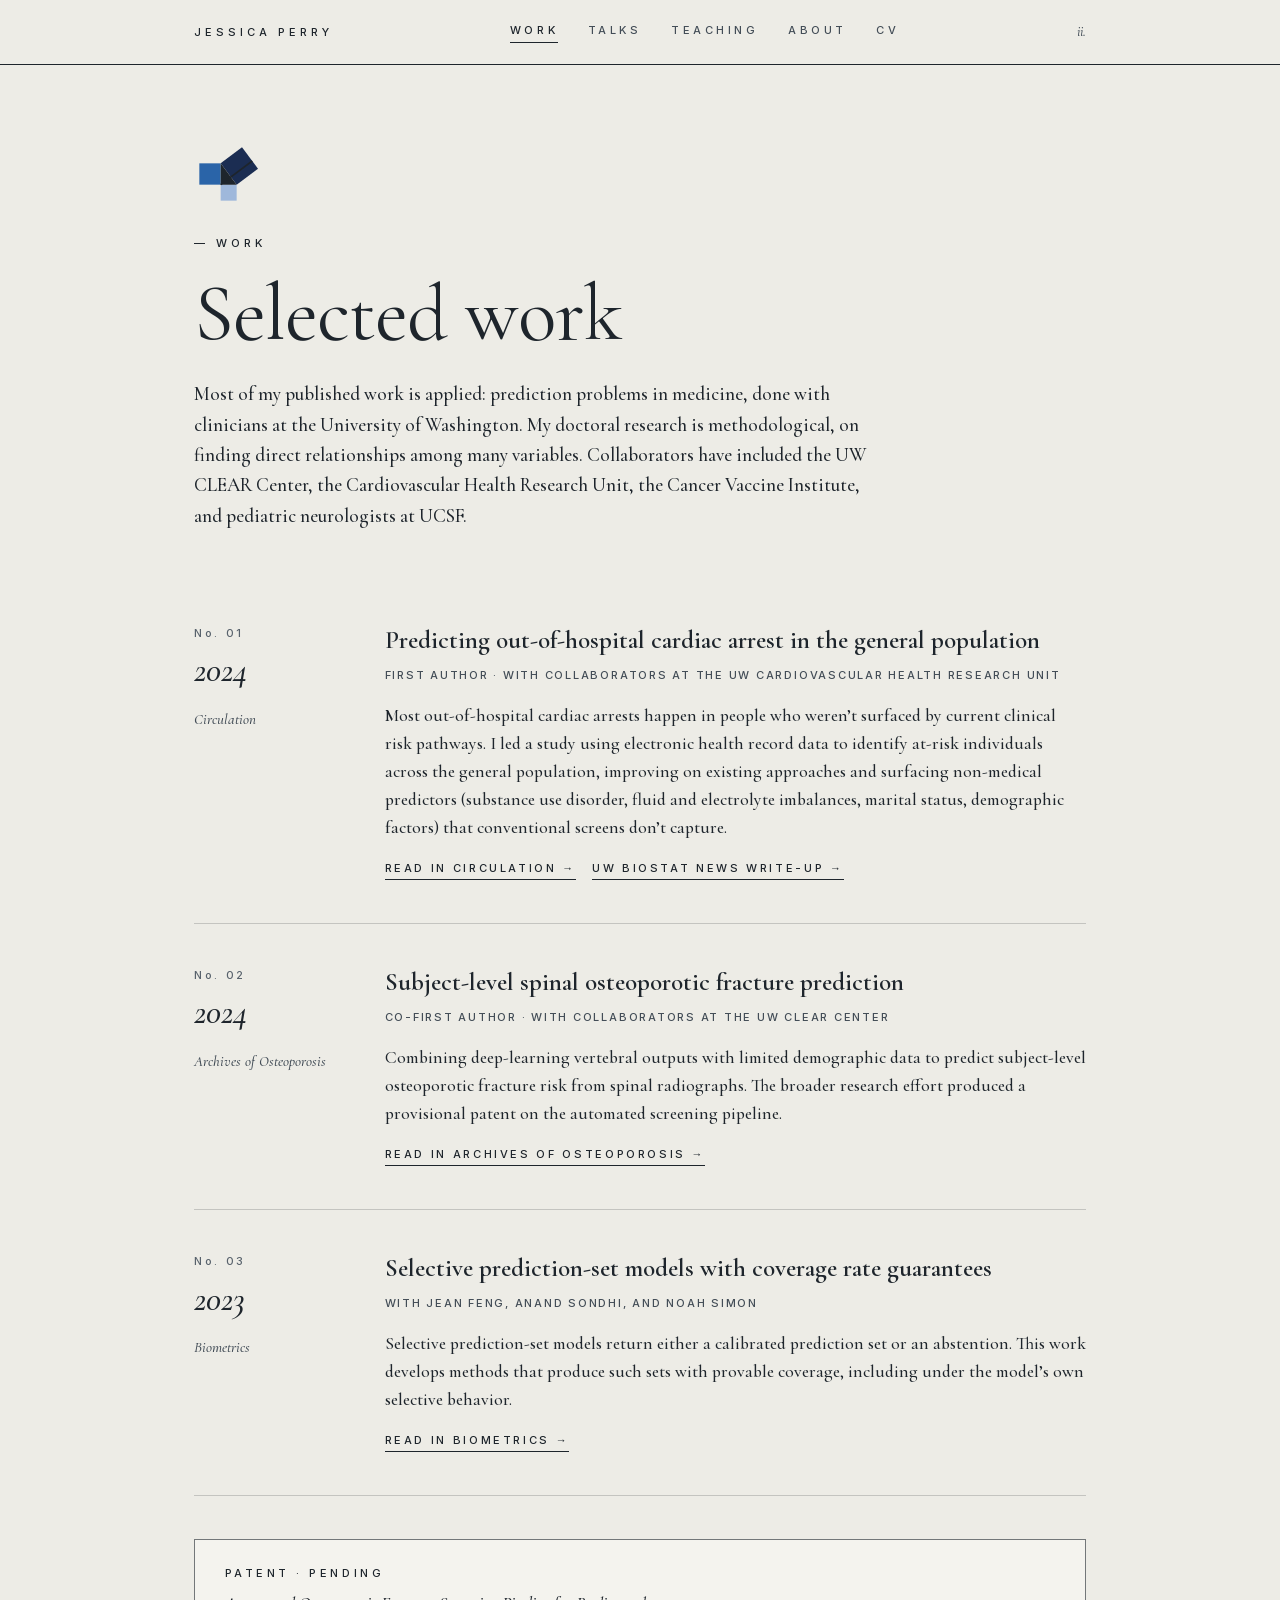
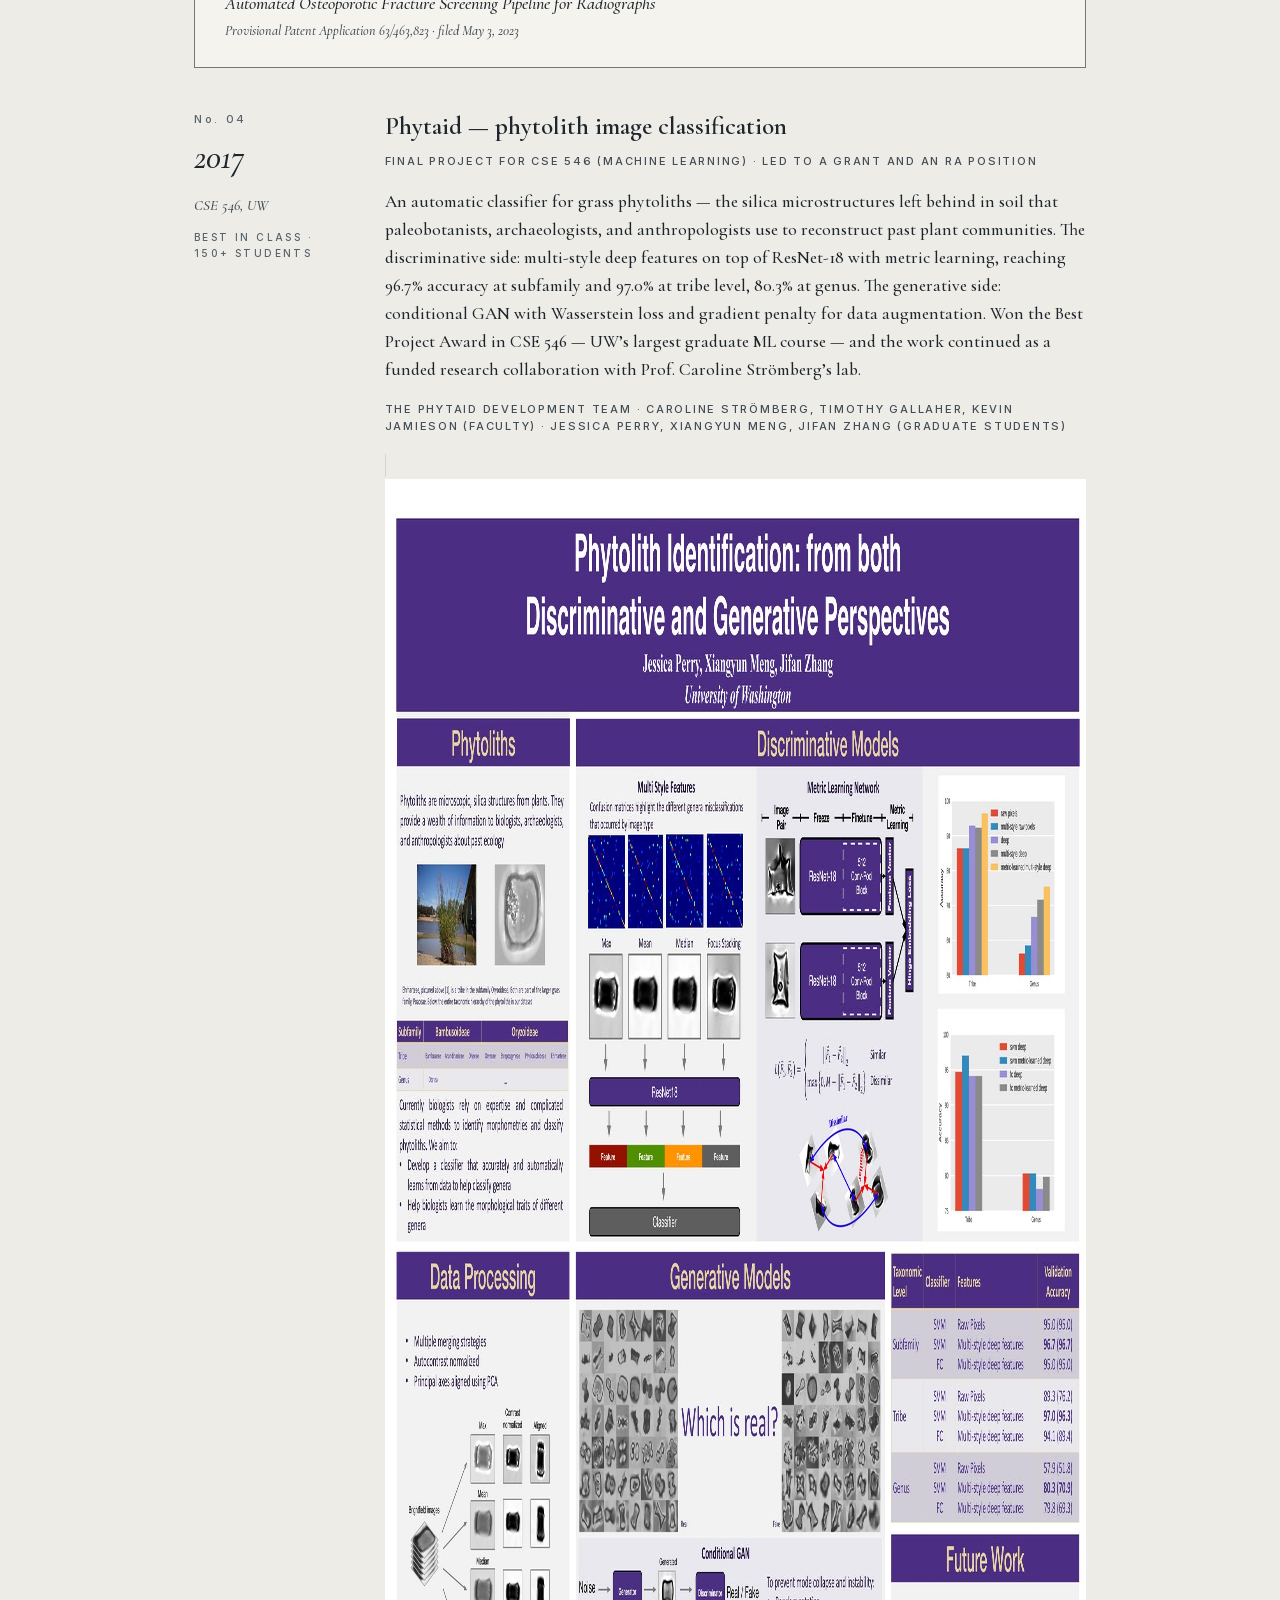
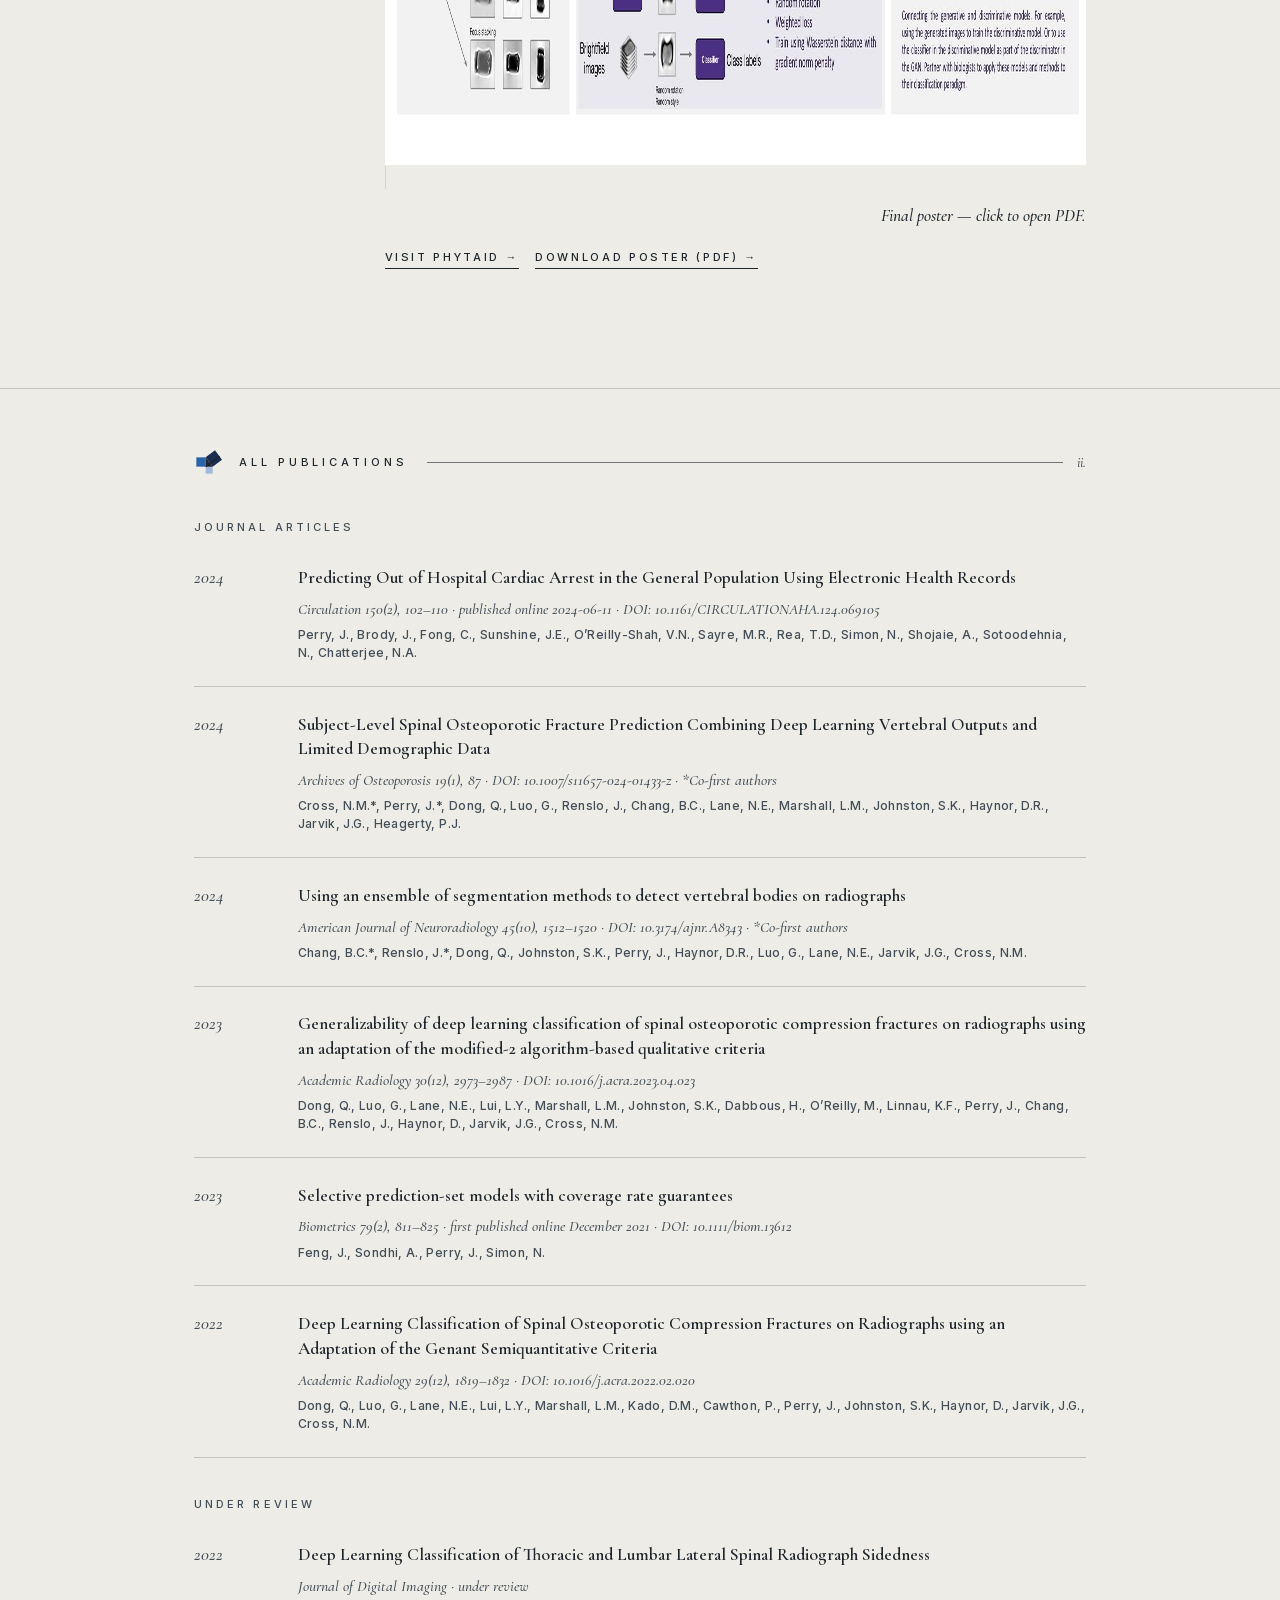
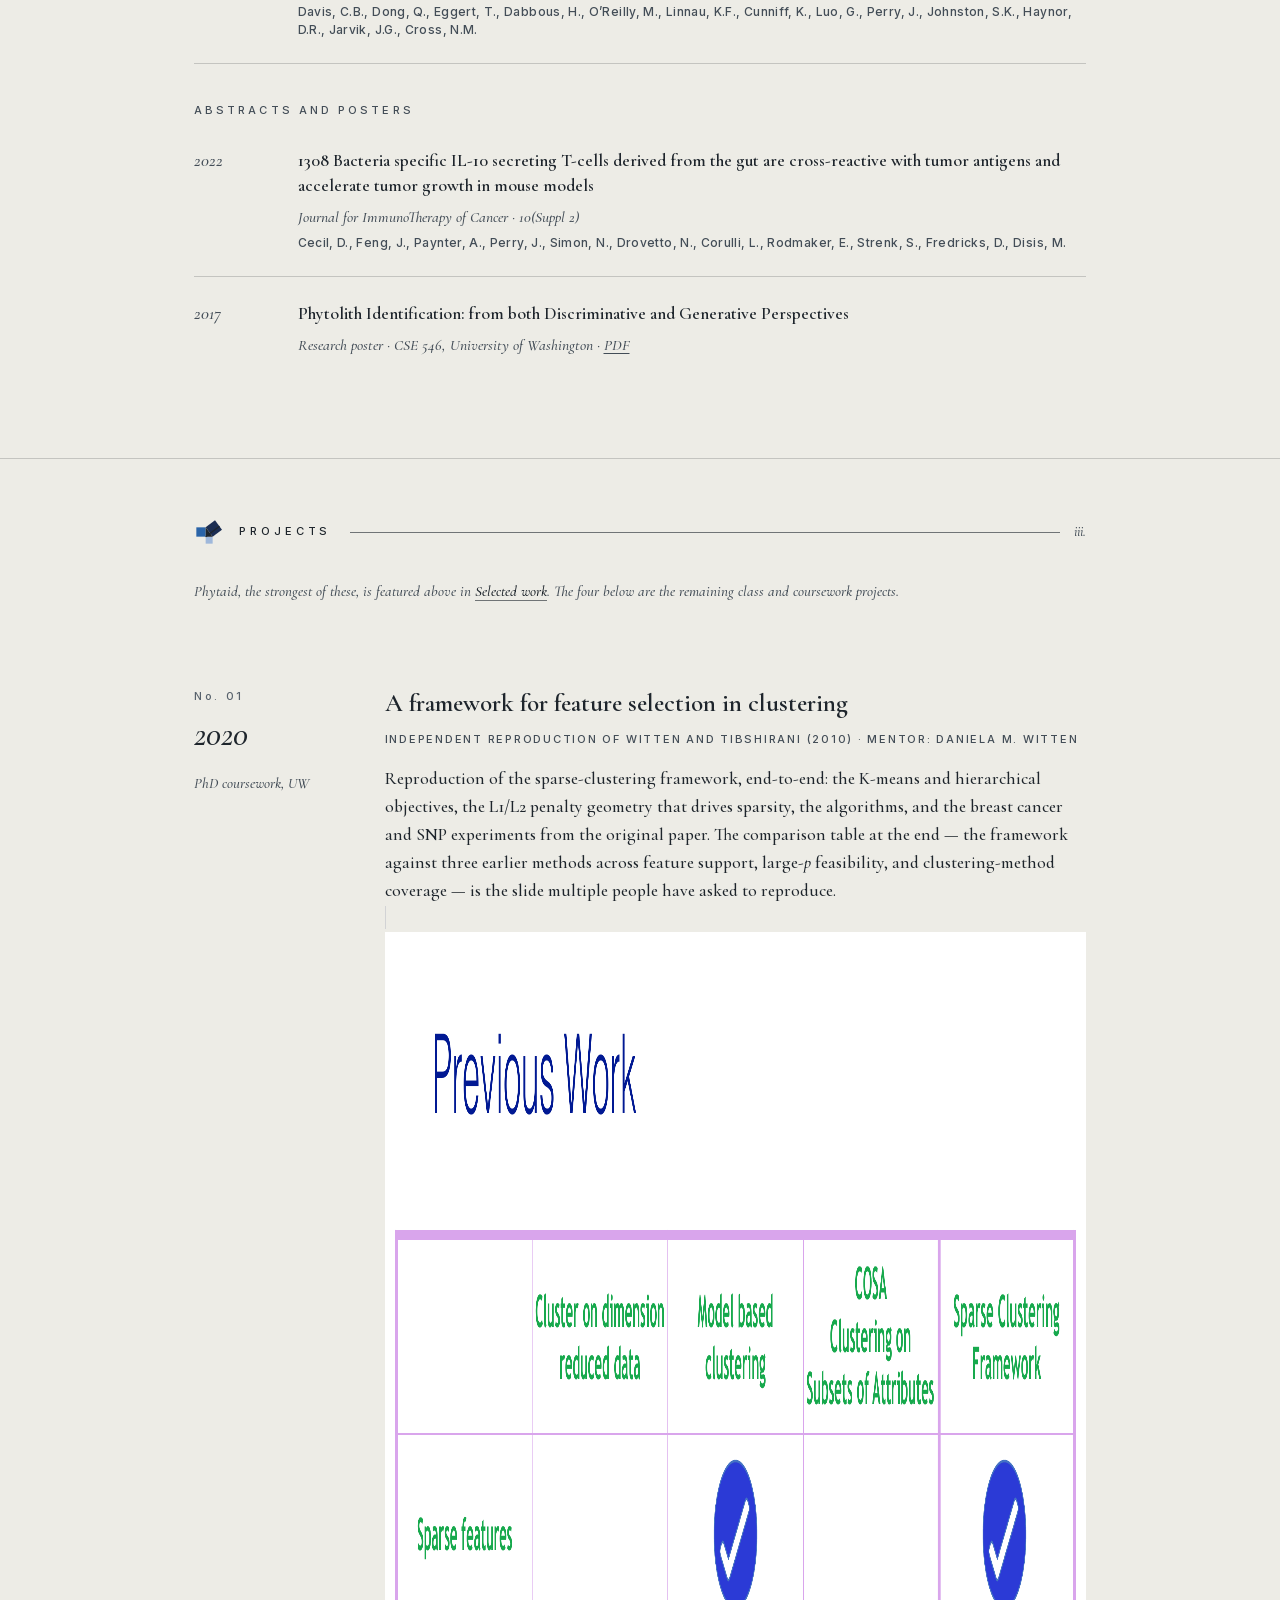
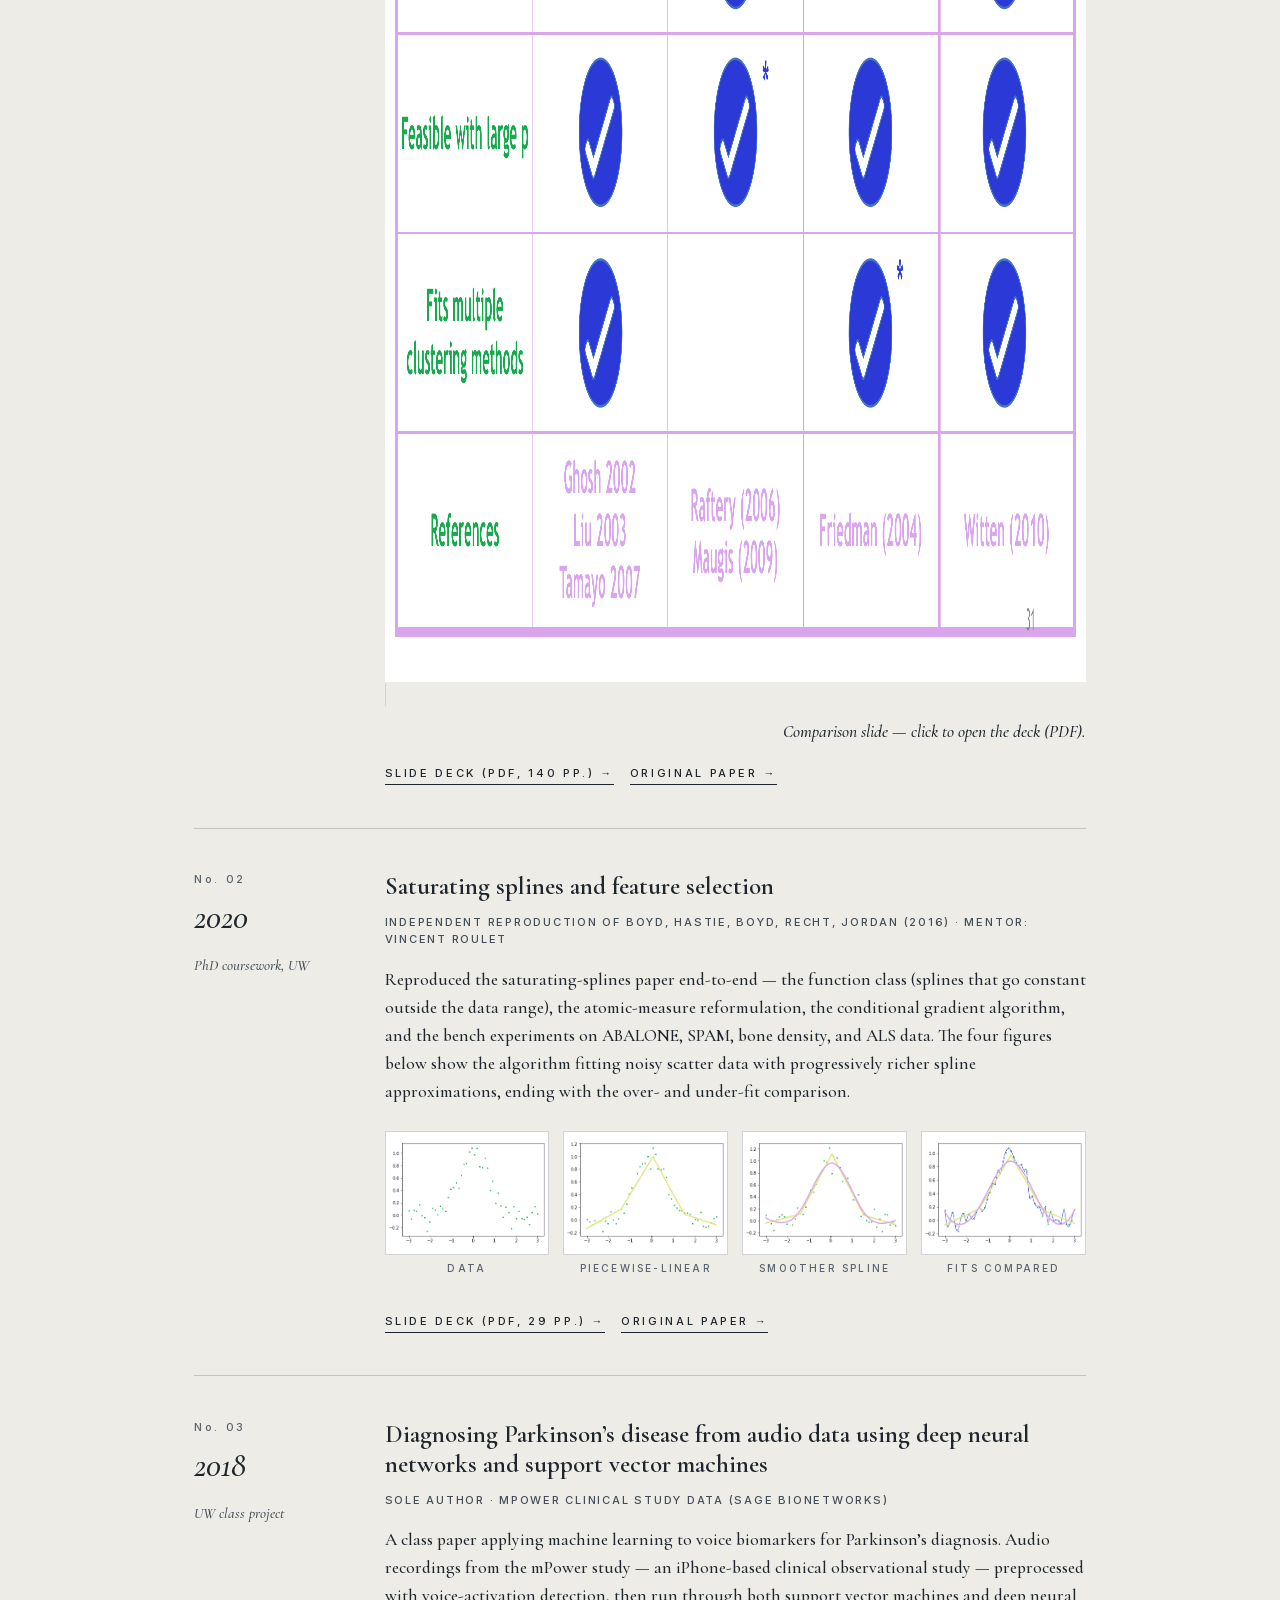
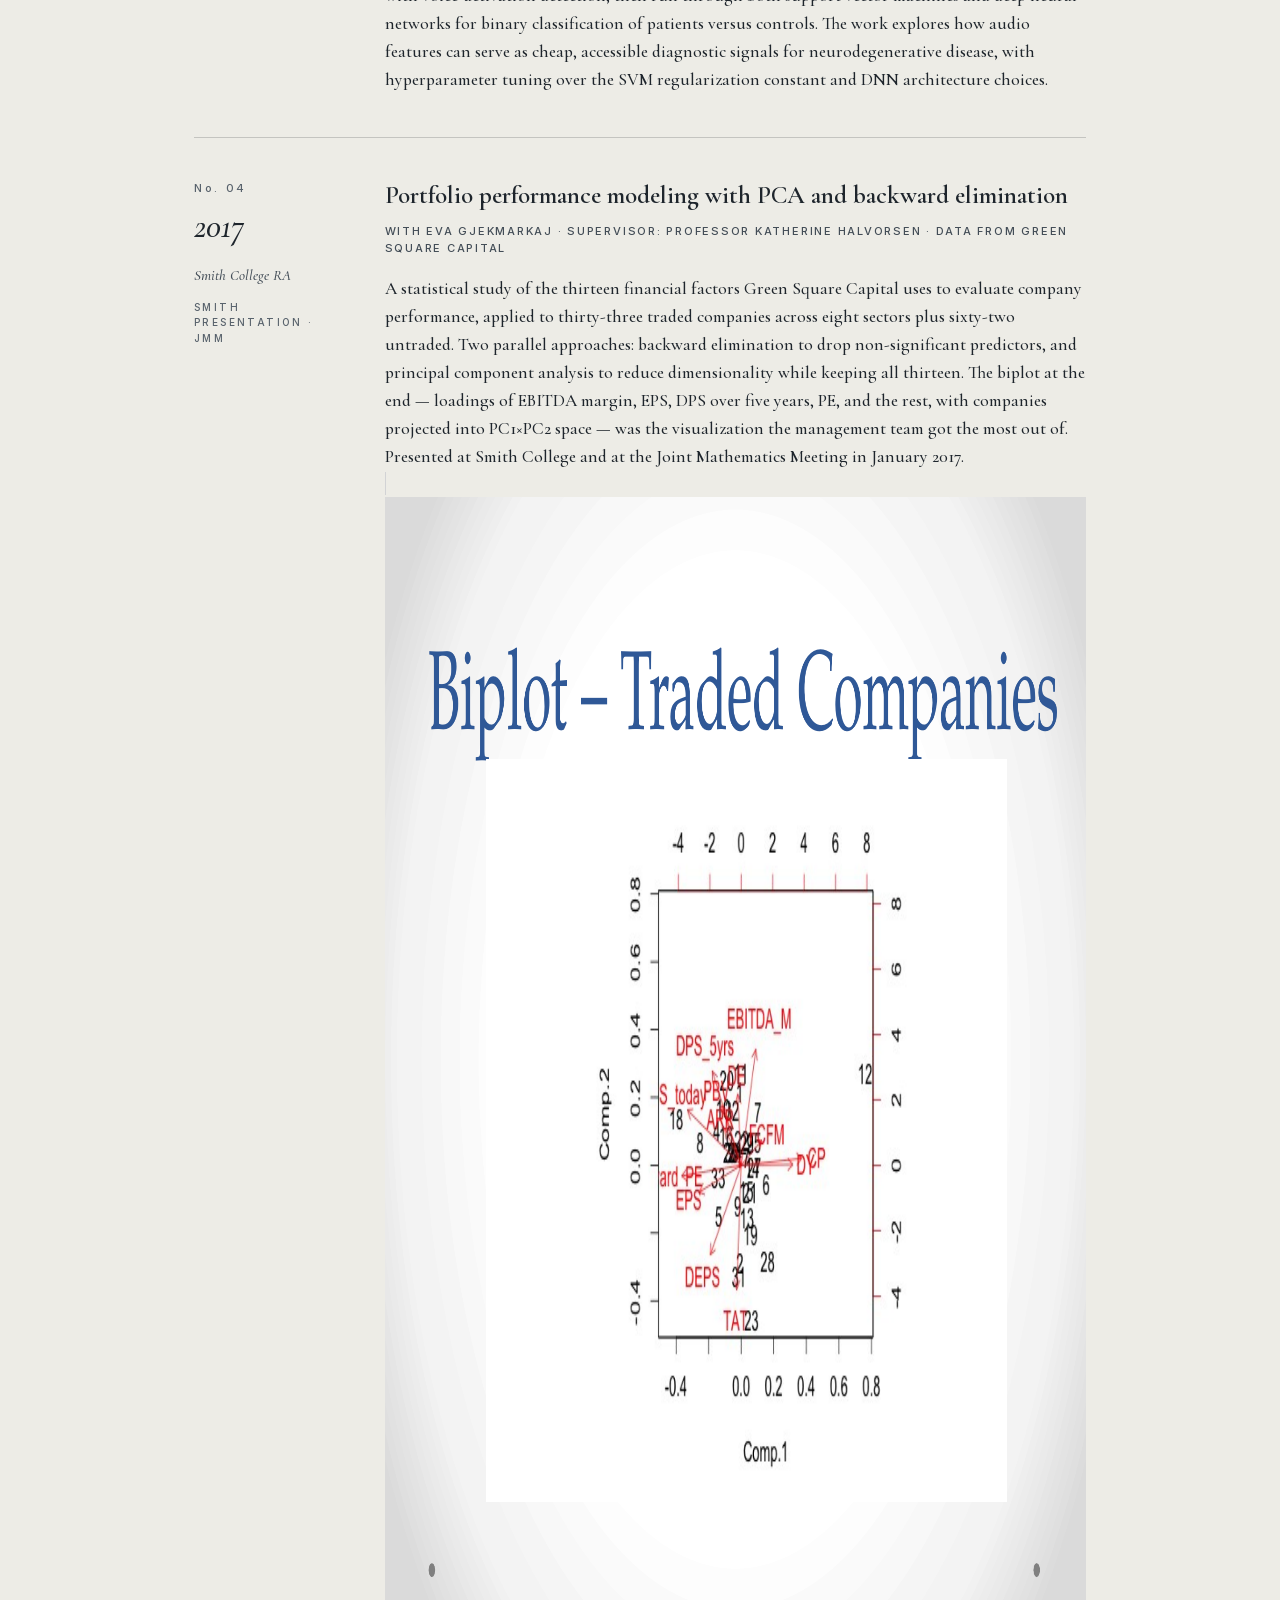
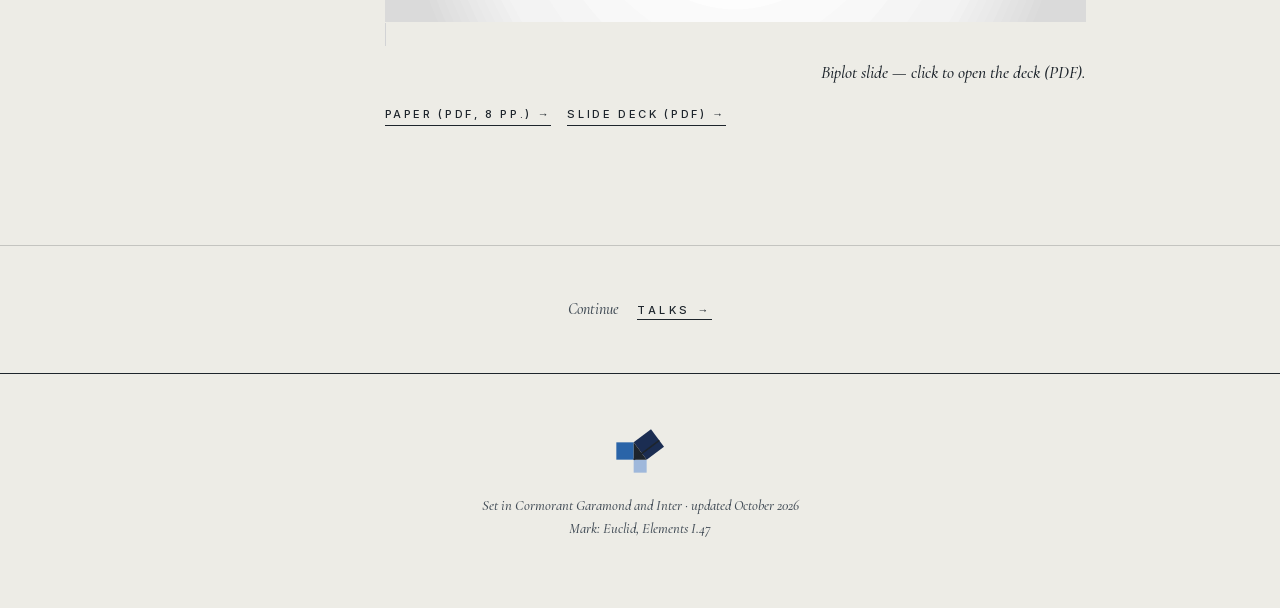
==== work.html @ fbd2e2c3 "Publish personal academic website Six pages (home, work, talks, teaching, about, CV), shared stylesh" ====
<!DOCTYPE html>
<html lang="en">
<head>
<meta charset="UTF-8">
<meta name="viewport" content="width=device-width, initial-scale=1.0">
<title>Work — Jessica Perry</title>
<meta name="description" content="Selected research, publications, and projects by Jessica Perry: medical prediction, Bayesian methods, and machine learning.">
<link rel="stylesheet" href="fonts/fonts.css">
<link rel="stylesheet" href="styles.css">
<link rel="icon" href="favicon.svg" type="image/svg+xml">
<link rel="canonical" href="https://jl-perry.github.io/work.html">
<meta name="theme-color" content="#EDECE6">
<meta property="og:type" content="website">
<meta property="og:site_name" content="Jessica Perry">
<meta property="og:title" content="Work — Jessica Perry">
<meta property="og:description" content="Selected research, publications, and projects by Jessica Perry: medical prediction, Bayesian methods, and machine learning.">
<meta property="og:url" content="https://jl-perry.github.io/work.html">
<meta property="og:image" content="https://jl-perry.github.io/figures/portrait.jpg">
<meta name="twitter:card" content="summary">
</head>
<body>

<a class="skip" href="#main">Skip to content</a>

<header class="topbar">
  <div class="container">
    <a class="brand" href="index.html">Jessica Perry</a>
    <nav aria-label="Primary">
      <a href="work.html" class="active">Work</a>
      <a href="talks.html">Talks</a>
      <a href="teaching.html">Teaching</a>
      <a href="about.html">About</a>
      <a href="cv.html">CV</a>
    </nav>
    <span class="vol">ii.</span>
  </div>
</header>

<main id="main">

  <section class="page-head">
    <div class="container">
      <span class="ornament ornament-head" aria-hidden="true"><svg viewBox="0 0 13 12" xmlns="http://www.w3.org/2000/svg"><polygon class="f1" points="5,4 8,8 12,5 9,1"/><polygon class="f3" points="5,8 5,4 1,4 1,8"/><polygon class="f2" points="5,8 8,8 8,11 5,11"/><polygon class="f4" points="5,8 5,4 8,8"/><path class="s4" d="M5 8L10.92 3.56" fill="none"/></svg></span>
      <p class="kicker">&mdash; Work</p>
      <h1>Selected work</h1>
      <p class="page-lede">Most of my published work is applied: prediction problems in medicine, done with clinicians at the University of Washington. My doctoral research is methodological, on finding direct relationships among many variables. Collaborators have included the UW CLEAR Center, the Cardiovascular Health Research Unit, the Cancer Vaccine Institute, and pediatric neurologists at UCSF.</p>
    </div>
  </section>

  <section class="section first" id="selected">
    <div class="container">

      <article class="work-entry">
        <div class="work-meta">
          <span class="work-num">No. 01</span>
          <span class="work-year">2024</span>
          <span class="work-journal">Circulation</span>
        </div>
        <div class="work-body">
          <h3>Predicting out-of-hospital cardiac arrest in the general population</h3>
          <p class="role">First author &middot; with collaborators at the UW Cardiovascular Health Research Unit</p>
          <p>Most out-of-hospital cardiac arrests happen in people who weren&rsquo;t surfaced by current clinical risk pathways. I led a study using electronic health record data to identify at-risk individuals across the general population, improving on existing approaches and surfacing non-medical predictors (substance use disorder, fluid and electrolyte imbalances, marital status, demographic factors) that conventional screens don&rsquo;t capture.</p>
          <a class="link" href="https://doi.org/10.1161/CIRCULATIONAHA.124.069105" rel="noopener">Read in Circulation &rarr;</a>
          &nbsp;&nbsp;
          <a class="link" href="https://www.biostat.washington.edu/news/stories/new-models-improve-cardiac-risk-prediction-and-reveal-non-medical-risk-factors" rel="noopener">UW Biostat news write-up &rarr;</a>
        </div>
      </article>

      <article class="work-entry">
        <div class="work-meta">
          <span class="work-num">No. 02</span>
          <span class="work-year">2024</span>
          <span class="work-journal">Archives of Osteoporosis</span>
        </div>
        <div class="work-body">
          <h3>Subject-level spinal osteoporotic fracture prediction</h3>
          <p class="role">Co-first author &middot; with collaborators at the UW CLEAR Center</p>
          <p>Combining deep-learning vertebral outputs with limited demographic data to predict subject-level osteoporotic fracture risk from spinal radiographs. The broader research effort produced a provisional patent on the automated screening pipeline.</p>
          <a class="link" href="https://doi.org/10.1007/s11657-024-01433-z" rel="noopener">Read in Archives of Osteoporosis &rarr;</a>
        </div>
      </article>

      <article class="work-entry">
        <div class="work-meta">
          <span class="work-num">No. 03</span>
          <span class="work-year">2023</span>
          <span class="work-journal">Biometrics</span>
        </div>
        <div class="work-body">
          <h3>Selective prediction-set models with coverage rate guarantees</h3>
          <p class="role">With Jean Feng, Anand Sondhi, and Noah Simon</p>
          <p>Selective prediction-set models return either a calibrated prediction set or an abstention. This work develops methods that produce such sets with provable coverage, including under the model&rsquo;s own selective behavior.</p>
          <a class="link" href="https://doi.org/10.1111/biom.13612" rel="noopener">Read in Biometrics &rarr;</a>
        </div>
      </article>

      <div class="patent">
        <span class="smallcaps">Patent &middot; pending</span>
        <p class="title">Automated Osteoporotic Fracture Screening Pipeline for Radiographs</p>
        <p class="meta">Provisional Patent Application 63/463,823 &middot; filed May 3, 2023</p>
      </div>

      <!-- PHYTAID — featured project, promoted into Selected work -->
      <article class="work-entry">
        <div class="work-meta">
          <span class="work-num">No. 04</span>
          <span class="work-year">2017</span>
          <span class="work-journal">CSE 546, UW</span>
          <span class="work-status">Best in class &middot; 150+ students</span>
        </div>
        <div class="work-body">
          <h3>Phytaid &mdash; phytolith image classification</h3>
          <p class="role">Final project for CSE 546 (Machine Learning) &middot; led to a grant and an RA position</p>
          <p>An automatic classifier for grass phytoliths &mdash; the silica microstructures left behind in soil that paleobotanists, archaeologists, and anthropologists use to reconstruct past plant communities. The discriminative side: multi-style deep features on top of ResNet-18 with metric learning, reaching 96.7% accuracy at subfamily and 97.0% at tribe level, 80.3% at genus. The generative side: conditional GAN with Wasserstein loss and gradient penalty for data augmentation. Won the Best Project Award in CSE 546 &mdash; UW&rsquo;s largest graduate ML course &mdash; and the work continued as a funded research collaboration with Prof. Caroline Str&ouml;mberg&rsquo;s lab.</p>
          <p class="role" style="margin-top:1rem;">The Phytaid development team &middot; Caroline Str&ouml;mberg, Timothy Gallaher, Kevin Jamieson (faculty) &middot; Jessica Perry, Xiangyun Meng, Jifan Zhang (graduate students)</p>
          <a class="project-hero" href="phytaid-poster.pdf"><img src="figures/phytaid-poster-web.jpg" width="1800" height="1286" loading="lazy" decoding="async" alt="Phytolith Identification: from both Discriminative and Generative Perspectives — research poster, 2017"></a>
          <p class="project-hero-caption">Final poster &mdash; click to open PDF.</p>
          <a class="link" href="http://phytaid-site.s3-website-us-west-2.amazonaws.com" rel="noopener">Visit Phytaid &rarr;</a>
          &nbsp;&nbsp;
          <a class="link" href="phytaid-poster.pdf">Download poster (PDF) &rarr;</a>
        </div>
      </article>

    </div>
  </section>

  <section class="section" id="all-publications">
    <div class="container">
      <div class="section-head">
        <span class="ornament" aria-hidden="true"><svg viewBox="0 0 13 12" xmlns="http://www.w3.org/2000/svg"><polygon class="f1" points="5,4 8,8 12,5 9,1"/><polygon class="f3" points="5,8 5,4 1,4 1,8"/><polygon class="f2" points="5,8 8,8 8,11 5,11"/><polygon class="f4" points="5,8 5,4 8,8"/><path class="s4" d="M5 8L10.92 3.56" fill="none"/></svg></span>
        <span class="label">All publications</span>
        <span class="rule"></span>
        <span class="index">ii.</span>
      </div>

      <div class="pub-list">

        <p class="pub-group">Journal articles</p>

        <div class="pub-item">
          <span class="pub-year">2024</span>
          <div class="pub-detail">
            <p class="title">Predicting Out of Hospital Cardiac Arrest in the General Population Using Electronic Health Records</p>
            <p class="meta">Circulation 150(2), 102&ndash;110 &middot; published online 2024-06-11 &middot; DOI: 10.1161/CIRCULATIONAHA.124.069105</p>
            <p class="authors">Perry, J., Brody, J., Fong, C., Sunshine, J.E., O&rsquo;Reilly-Shah, V.N., Sayre, M.R., Rea, T.D., Simon, N., Shojaie, A., Sotoodehnia, N., Chatterjee, N.A.</p>
          </div>
        </div>

        <div class="pub-item">
          <span class="pub-year">2024</span>
          <div class="pub-detail">
            <p class="title">Subject-Level Spinal Osteoporotic Fracture Prediction Combining Deep Learning Vertebral Outputs and Limited Demographic Data</p>
            <p class="meta">Archives of Osteoporosis 19(1), 87 &middot; DOI: 10.1007/s11657-024-01433-z &middot; *Co-first authors</p>
            <p class="authors">Cross, N.M.*, Perry, J.*, Dong, Q., Luo, G., Renslo, J., Chang, B.C., Lane, N.E., Marshall, L.M., Johnston, S.K., Haynor, D.R., Jarvik, J.G., Heagerty, P.J.</p>
          </div>
        </div>

        <div class="pub-item">
          <span class="pub-year">2024</span>
          <div class="pub-detail">
            <p class="title">Using an ensemble of segmentation methods to detect vertebral bodies on radiographs</p>
            <p class="meta">American Journal of Neuroradiology 45(10), 1512&ndash;1520 &middot; DOI: 10.3174/ajnr.A8343 &middot; *Co-first authors</p>
            <p class="authors">Chang, B.C.*, Renslo, J.*, Dong, Q., Johnston, S.K., Perry, J., Haynor, D.R., Luo, G., Lane, N.E., Jarvik, J.G., Cross, N.M.</p>
          </div>
        </div>

        <div class="pub-item">
          <span class="pub-year">2023</span>
          <div class="pub-detail">
            <p class="title">Generalizability of deep learning classification of spinal osteoporotic compression fractures on radiographs using an adaptation of the modified-2 algorithm-based qualitative criteria</p>
            <p class="meta">Academic Radiology 30(12), 2973&ndash;2987 &middot; DOI: 10.1016/j.acra.2023.04.023</p>
            <p class="authors">Dong, Q., Luo, G., Lane, N.E., Lui, L.Y., Marshall, L.M., Johnston, S.K., Dabbous, H., O&rsquo;Reilly, M., Linnau, K.F., Perry, J., Chang, B.C., Renslo, J., Haynor, D., Jarvik, J.G., Cross, N.M.</p>
          </div>
        </div>

        <div class="pub-item">
          <span class="pub-year">2023</span>
          <div class="pub-detail">
            <p class="title">Selective prediction-set models with coverage rate guarantees</p>
            <p class="meta">Biometrics 79(2), 811&ndash;825 &middot; first published online December 2021 &middot; DOI: 10.1111/biom.13612</p>
            <p class="authors">Feng, J., Sondhi, A., Perry, J., Simon, N.</p>
          </div>
        </div>

        <div class="pub-item">
          <span class="pub-year">2022</span>
          <div class="pub-detail">
            <p class="title">Deep Learning Classification of Spinal Osteoporotic Compression Fractures on Radiographs using an Adaptation of the Genant Semiquantitative Criteria</p>
            <p class="meta">Academic Radiology 29(12), 1819&ndash;1832 &middot; DOI: 10.1016/j.acra.2022.02.020</p>
            <p class="authors">Dong, Q., Luo, G., Lane, N.E., Lui, L.Y., Marshall, L.M., Kado, D.M., Cawthon, P., Perry, J., Johnston, S.K., Haynor, D., Jarvik, J.G., Cross, N.M.</p>
          </div>
        </div>

        <p class="pub-group">Under review</p>

        <div class="pub-item">
          <span class="pub-year">2022</span>
          <div class="pub-detail">
            <p class="title">Deep Learning Classification of Thoracic and Lumbar Lateral Spinal Radiograph Sidedness</p>
            <p class="meta">Journal of Digital Imaging &middot; under review</p>
            <p class="authors">Davis, C.B., Dong, Q., Eggert, T., Dabbous, H., O&rsquo;Reilly, M., Linnau, K.F., Cunniff, K., Luo, G., Perry, J., Johnston, S.K., Haynor, D.R., Jarvik, J.G., Cross, N.M.</p>
          </div>
        </div>

        <p class="pub-group">Abstracts and posters</p>

        <div class="pub-item">
          <span class="pub-year">2022</span>
          <div class="pub-detail">
            <p class="title">1308 Bacteria specific IL-10 secreting T-cells derived from the gut are cross-reactive with tumor antigens and accelerate tumor growth in mouse models</p>
            <p class="meta">Journal for ImmunoTherapy of Cancer &middot; 10(Suppl 2)</p>
            <p class="authors">Cecil, D., Feng, J., Paynter, A., Perry, J., Simon, N., Drovetto, N., Corulli, L., Rodmaker, E., Strenk, S., Fredricks, D., Disis, M.</p>
          </div>
        </div>

        <div class="pub-item">
          <span class="pub-year">2017</span>
          <div class="pub-detail">
            <p class="title">Phytolith Identification: from both Discriminative and Generative Perspectives</p>
            <p class="meta">Research poster &middot; CSE 546, University of Washington &middot; <a class="in-prose" href="phytaid-poster.pdf">PDF</a></p>
          </div>
        </div>


      </div>
    </div>
  </section>

  <section class="section" id="projects">
    <div class="container">
      <div class="section-head">
        <span class="ornament" aria-hidden="true"><svg viewBox="0 0 13 12" xmlns="http://www.w3.org/2000/svg"><polygon class="f1" points="5,4 8,8 12,5 9,1"/><polygon class="f3" points="5,8 5,4 1,4 1,8"/><polygon class="f2" points="5,8 8,8 8,11 5,11"/><polygon class="f4" points="5,8 5,4 8,8"/><path class="s4" d="M5 8L10.92 3.56" fill="none"/></svg></span>
        <span class="label">Projects</span>
        <span class="rule"></span>
        <span class="index">iii.</span>
      </div>

      <p style="font-family:var(--serif);font-style:italic;font-size:15px;color:var(--mid);margin:-0.5rem 0 2.5rem;">Phytaid, the strongest of these, is featured above in <a href="#selected" style="color:var(--ink);border-bottom:0.5px solid var(--rule);">Selected work</a>. The four below are the remaining class and coursework projects.</p>

      <!-- 01 · SPARSE CLUSTERING (2020) — class project, comparison table is the visual hook -->
      <article class="work-entry">
        <div class="work-meta">
          <span class="work-num">No. 01</span>
          <span class="work-year">2020</span>
          <span class="work-journal">PhD coursework, UW</span>
        </div>
        <div class="work-body">
          <h3>A framework for feature selection in clustering</h3>
          <p class="role">Independent reproduction of Witten and Tibshirani (2010) &middot; mentor: Daniela M. Witten</p>
          <p>Reproduction of the sparse-clustering framework, end-to-end: the K-means and hierarchical objectives, the L1/L2 penalty geometry that drives sparsity, the algorithms, and the breast cancer and SNP experiments from the original paper. The comparison table at the end &mdash; the framework against three earlier methods across feature support, large-<em>p</em> feasibility, and clustering-method coverage &mdash; is the slide multiple people have asked to reproduce.</p>
          <a class="project-hero" href="sparse-clustering-deck.pdf"><img src="slides/sparse-clustering-09-comparison.png" width="2400" height="1350" loading="lazy" decoding="async" alt="Slide comparing the sparse clustering framework with three earlier methods on sparse features, feasibility with large p, and support for multiple clustering methods"></a>
          <p class="project-hero-caption">Comparison slide &mdash; click to open the deck (PDF).</p>
          <a class="link" href="sparse-clustering-deck.pdf">Slide deck (PDF, 140 pp.) &rarr;</a>
          &nbsp;&nbsp;
          <a class="link" href="https://hastie.su.domains/Papers/sparseclust.pdf" rel="noopener">Original paper &rarr;</a>
        </div>
      </article>

      <!-- 02 · SATURATING SPLINES (2020) — class project, matplotlib figures as visual lead -->
      <article class="work-entry">
        <div class="work-meta">
          <span class="work-num">No. 02</span>
          <span class="work-year">2020</span>
          <span class="work-journal">PhD coursework, UW</span>
        </div>
        <div class="work-body">
          <h3>Saturating splines and feature selection</h3>
          <p class="role">Independent reproduction of Boyd, Hastie, Boyd, Recht, Jordan (2016) &middot; mentor: Vincent Roulet</p>
          <p>Reproduced the saturating-splines paper end-to-end &mdash; the function class (splines that go constant outside the data range), the atomic-measure reformulation, the conditional gradient algorithm, and the bench experiments on ABALONE, SPAM, bone density, and ALS data. The four figures below show the algorithm fitting noisy scatter data with progressively richer spline approximations, ending with the over- and under-fit comparison.</p>
          <div class="figure-strip">
            <div class="fig"><a href="figures/sat-splines-fig-01.png" target="_blank" rel="noopener"><img src="figures/sat-splines-fig-01.png" width="383" height="252" loading="lazy" decoding="async" alt="Noisy scatter data, no fit"></a><span class="fig-caption">data</span></div>
            <div class="fig"><a href="figures/sat-splines-fig-02.png" target="_blank" rel="noopener"><img src="figures/sat-splines-fig-02.png" width="383" height="252" loading="lazy" decoding="async" alt="Piecewise-linear fit through scatter"></a><span class="fig-caption">piecewise-linear</span></div>
            <div class="fig"><a href="figures/sat-splines-fig-03.png" target="_blank" rel="noopener"><img src="figures/sat-splines-fig-03.png" width="383" height="252" loading="lazy" decoding="async" alt="Smoother spline fit"></a><span class="fig-caption">smoother spline</span></div>
            <div class="fig"><a href="figures/sat-splines-fig-04.png" target="_blank" rel="noopener"><img src="figures/sat-splines-fig-04.png" width="383" height="252" loading="lazy" decoding="async" alt="Comparison of fits including over-fit"></a><span class="fig-caption">fits compared</span></div>
          </div>
          <a class="link" href="saturating-splines-deck.pdf">Slide deck (PDF, 29 pp.) &rarr;</a>
          &nbsp;&nbsp;
          <a class="link" href="https://arxiv.org/abs/1609.06764" rel="noopener">Original paper &rarr;</a>
        </div>
      </article>

      <!-- 03 · PARKINSON'S (2018) — UW class project, voice + ML. PDF link held until clean version received. -->
      <article class="work-entry">
        <div class="work-meta">
          <span class="work-num">No. 03</span>
          <span class="work-year">2018</span>
          <span class="work-journal">UW class project</span>
        </div>
        <div class="work-body">
          <h3>Diagnosing Parkinson&rsquo;s disease from audio data using deep neural networks and support vector machines</h3>
          <p class="role">Sole author &middot; mPower clinical study data (Sage Bionetworks)</p>
          <p>A class paper applying machine learning to voice biomarkers for Parkinson&rsquo;s diagnosis. Audio recordings from the mPower study &mdash; an iPhone-based clinical observational study &mdash; preprocessed with voice-activation detection, then run through both support vector machines and deep neural networks for binary classification of patients versus controls. The work explores how audio features can serve as cheap, accessible diagnostic signals for neurodegenerative disease, with hyperparameter tuning over the SVM regularization constant and DNN architecture choices.</p>
        </div>
      </article>

      <!-- 04 · SMITH PORTFOLIO (2017) — Smith RA, PCA + backward elimination -->
      <article class="work-entry">
        <div class="work-meta">
          <span class="work-num">No. 04</span>
          <span class="work-year">2017</span>
          <span class="work-journal">Smith College RA</span>
          <span class="work-status">Smith presentation &middot; JMM</span>
        </div>
        <div class="work-body">
          <h3>Portfolio performance modeling with PCA and backward elimination</h3>
          <p class="role">With Eva Gjekmarkaj &middot; supervisor: Professor Katherine Halvorsen &middot; data from Green Square Capital</p>
          <p>A statistical study of the thirteen financial factors Green Square Capital uses to evaluate company performance, applied to thirty-three traded companies across eight sectors plus sixty-two untraded. Two parallel approaches: backward elimination to drop non-significant predictors, and principal component analysis to reduce dimensionality while keeping all thirteen. The biplot at the end &mdash; loadings of EBITDA margin, EPS, DPS over five years, PE, and the rest, with companies projected into PC1&times;PC2 space &mdash; was the visualization the management team got the most out of. Presented at Smith College and at the Joint Mathematics Meeting in January 2017.</p>
          <a class="project-hero" href="smith-portfolio-deck.pdf"><img src="slides/smith-portfolio/06-biplot.png" width="1500" height="1125" loading="lazy" decoding="async" alt="Biplot of the financial factors for traded companies on the first two principal components"></a>
          <p class="project-hero-caption">Biplot slide &mdash; click to open the deck (PDF).</p>
          <a class="link" href="smith-portfolio-paper.pdf">Paper (PDF, 8 pp.) &rarr;</a>
          &nbsp;&nbsp;
          <a class="link" href="smith-portfolio-deck.pdf">Slide deck (PDF) &rarr;</a>
        </div>
      </article>

      
    </div>
  </section>

  <section class="continue">
    <div class="container">
      <p>Continue &nbsp;<a href="talks.html">Talks &rarr;</a></p>
    </div>
  </section>

</main>

<footer class="colophon">
  <div class="container">
    <span class="ornament ornament-lg" aria-hidden="true"><svg viewBox="0 0 13 12" xmlns="http://www.w3.org/2000/svg"><polygon class="f1" points="5,4 8,8 12,5 9,1"/><polygon class="f3" points="5,8 5,4 1,4 1,8"/><polygon class="f2" points="5,8 8,8 8,11 5,11"/><polygon class="f4" points="5,8 5,4 8,8"/><path class="s4" d="M5 8L10.92 3.56" fill="none"/></svg></span>
    <p>Set in Cormorant Garamond and Inter &middot; updated October 2026<br>Mark: Euclid, <em>Elements</em> I.47</p>
  </div>
</footer>

</body>
</html>
---- fonts/fonts.css ----
/* Self-hosted Cormorant Garamond and Inter (SIL Open Font License 1.1), latin + latin-ext subsets */
@font-face{font-family:'Cormorant Garamond';font-style:italic;font-weight:400;font-display:swap;src:url(CormorantGaramond-400-italic-latin-ext.woff2) format('woff2');unicode-range:U+0100-02BA, U+02BD-02C5, U+02C7-02CC, U+02CE-02D7, U+02DD-02FF, U+0304, U+0308, U+0329, U+1D00-1DBF, U+1E00-1E9F, U+1EF2-1EFF, U+2020, U+20A0-20AB, U+20AD-20C4, U+2113, U+2C60-2C7F, U+A720-A7FF;}
@font-face{font-family:'Cormorant Garamond';font-style:italic;font-weight:400;font-display:swap;src:url(CormorantGaramond-400-italic-latin.woff2) format('woff2');unicode-range:U+0000-00FF, U+0131, U+0152-0153, U+02BB-02BC, U+02C6, U+02DA, U+02DC, U+0304, U+0308, U+0329, U+2000-206F, U+20AC, U+2122, U+2191, U+2193, U+2212, U+2215, U+FEFF, U+FFFD;}
@font-face{font-family:'Cormorant Garamond';font-style:italic;font-weight:500;font-display:swap;src:url(CormorantGaramond-500-italic-latin-ext.woff2) format('woff2');unicode-range:U+0100-02BA, U+02BD-02C5, U+02C7-02CC, U+02CE-02D7, U+02DD-02FF, U+0304, U+0308, U+0329, U+1D00-1DBF, U+1E00-1E9F, U+1EF2-1EFF, U+2020, U+20A0-20AB, U+20AD-20C4, U+2113, U+2C60-2C7F, U+A720-A7FF;}
@font-face{font-family:'Cormorant Garamond';font-style:italic;font-weight:500;font-display:swap;src:url(CormorantGaramond-500-italic-latin.woff2) format('woff2');unicode-range:U+0000-00FF, U+0131, U+0152-0153, U+02BB-02BC, U+02C6, U+02DA, U+02DC, U+0304, U+0308, U+0329, U+2000-206F, U+20AC, U+2122, U+2191, U+2193, U+2212, U+2215, U+FEFF, U+FFFD;}
@font-face{font-family:'Cormorant Garamond';font-style:italic;font-weight:600;font-display:swap;src:url(CormorantGaramond-600-italic-latin-ext.woff2) format('woff2');unicode-range:U+0100-02BA, U+02BD-02C5, U+02C7-02CC, U+02CE-02D7, U+02DD-02FF, U+0304, U+0308, U+0329, U+1D00-1DBF, U+1E00-1E9F, U+1EF2-1EFF, U+2020, U+20A0-20AB, U+20AD-20C4, U+2113, U+2C60-2C7F, U+A720-A7FF;}
@font-face{font-family:'Cormorant Garamond';font-style:italic;font-weight:600;font-display:swap;src:url(CormorantGaramond-600-italic-latin.woff2) format('woff2');unicode-range:U+0000-00FF, U+0131, U+0152-0153, U+02BB-02BC, U+02C6, U+02DA, U+02DC, U+0304, U+0308, U+0329, U+2000-206F, U+20AC, U+2122, U+2191, U+2193, U+2212, U+2215, U+FEFF, U+FFFD;}
@font-face{font-family:'Cormorant Garamond';font-style:normal;font-weight:400;font-display:swap;src:url(CormorantGaramond-400-normal-latin-ext.woff2) format('woff2');unicode-range:U+0100-02BA, U+02BD-02C5, U+02C7-02CC, U+02CE-02D7, U+02DD-02FF, U+0304, U+0308, U+0329, U+1D00-1DBF, U+1E00-1E9F, U+1EF2-1EFF, U+2020, U+20A0-20AB, U+20AD-20C4, U+2113, U+2C60-2C7F, U+A720-A7FF;}
@font-face{font-family:'Cormorant Garamond';font-style:normal;font-weight:400;font-display:swap;src:url(CormorantGaramond-400-normal-latin.woff2) format('woff2');unicode-range:U+0000-00FF, U+0131, U+0152-0153, U+02BB-02BC, U+02C6, U+02DA, U+02DC, U+0304, U+0308, U+0329, U+2000-206F, U+20AC, U+2122, U+2191, U+2193, U+2212, U+2215, U+FEFF, U+FFFD;}
@font-face{font-family:'Cormorant Garamond';font-style:normal;font-weight:500;font-display:swap;src:url(CormorantGaramond-500-normal-latin-ext.woff2) format('woff2');unicode-range:U+0100-02BA, U+02BD-02C5, U+02C7-02CC, U+02CE-02D7, U+02DD-02FF, U+0304, U+0308, U+0329, U+1D00-1DBF, U+1E00-1E9F, U+1EF2-1EFF, U+2020, U+20A0-20AB, U+20AD-20C4, U+2113, U+2C60-2C7F, U+A720-A7FF;}
@font-face{font-family:'Cormorant Garamond';font-style:normal;font-weight:500;font-display:swap;src:url(CormorantGaramond-500-normal-latin.woff2) format('woff2');unicode-range:U+0000-00FF, U+0131, U+0152-0153, U+02BB-02BC, U+02C6, U+02DA, U+02DC, U+0304, U+0308, U+0329, U+2000-206F, U+20AC, U+2122, U+2191, U+2193, U+2212, U+2215, U+FEFF, U+FFFD;}
@font-face{font-family:'Cormorant Garamond';font-style:normal;font-weight:600;font-display:swap;src:url(CormorantGaramond-600-normal-latin-ext.woff2) format('woff2');unicode-range:U+0100-02BA, U+02BD-02C5, U+02C7-02CC, U+02CE-02D7, U+02DD-02FF, U+0304, U+0308, U+0329, U+1D00-1DBF, U+1E00-1E9F, U+1EF2-1EFF, U+2020, U+20A0-20AB, U+20AD-20C4, U+2113, U+2C60-2C7F, U+A720-A7FF;}
@font-face{font-family:'Cormorant Garamond';font-style:normal;font-weight:600;font-display:swap;src:url(CormorantGaramond-600-normal-latin.woff2) format('woff2');unicode-range:U+0000-00FF, U+0131, U+0152-0153, U+02BB-02BC, U+02C6, U+02DA, U+02DC, U+0304, U+0308, U+0329, U+2000-206F, U+20AC, U+2122, U+2191, U+2193, U+2212, U+2215, U+FEFF, U+FFFD;}
@font-face{font-family:'Inter';font-style:normal;font-weight:400;font-display:swap;src:url(Inter-400-normal-latin-ext.woff2) format('woff2');unicode-range:U+0100-02BA, U+02BD-02C5, U+02C7-02CC, U+02CE-02D7, U+02DD-02FF, U+0304, U+0308, U+0329, U+1D00-1DBF, U+1E00-1E9F, U+1EF2-1EFF, U+2020, U+20A0-20AB, U+20AD-20C4, U+2113, U+2C60-2C7F, U+A720-A7FF;}
@font-face{font-family:'Inter';font-style:normal;font-weight:400;font-display:swap;src:url(Inter-400-normal-latin.woff2) format('woff2');unicode-range:U+0000-00FF, U+0131, U+0152-0153, U+02BB-02BC, U+02C6, U+02DA, U+02DC, U+0304, U+0308, U+0329, U+2000-206F, U+20AC, U+2122, U+2191, U+2193, U+2212, U+2215, U+FEFF, U+FFFD;}
@font-face{font-family:'Inter';font-style:normal;font-weight:500;font-display:swap;src:url(Inter-500-normal-latin-ext.woff2) format('woff2');unicode-range:U+0100-02BA, U+02BD-02C5, U+02C7-02CC, U+02CE-02D7, U+02DD-02FF, U+0304, U+0308, U+0329, U+1D00-1DBF, U+1E00-1E9F, U+1EF2-1EFF, U+2020, U+20A0-20AB, U+20AD-20C4, U+2113, U+2C60-2C7F, U+A720-A7FF;}
@font-face{font-family:'Inter';font-style:normal;font-weight:500;font-display:swap;src:url(Inter-500-normal-latin.woff2) format('woff2');unicode-range:U+0000-00FF, U+0131, U+0152-0153, U+02BB-02BC, U+02C6, U+02DA, U+02DC, U+0304, U+0308, U+0329, U+2000-206F, U+20AC, U+2122, U+2191, U+2193, U+2212, U+2215, U+FEFF, U+FFFD;}
---- styles.css ----
/* ============================================================
   Jessica Perry — site styles (shared across pages)

   PALETTE — locked variables. To re-skin the site, change the
   values here only. Every other property reads from these.

     --bg     : background paper (SW Pure White #EDECE6)
     --ink    : main color (deepened Hague Blue #1E252C)
     --witch  : Witchcraft #3A4044 — alternate near-black
     --mid    : medium cool gray-blue, secondary text
     --soft   : light cool gray-blue, tertiary text

   ALTERNATE WHITES TO SWAP INTO --bg (from Jessica's list):
     • SW Pure White         #EDECE6   ← current
     • Behr Palais White
     • Wimborne White (F&B)
     • Pointing (F&B)
     • Cloud White (BM)
     • Confident White
     • Delicate White
     • Joa's White
   ALTERNATE DARKS TO SWAP INTO --ink:
     • Hague Blue #2C3437 or #2B343F   ← current is #2B343F
     • Witchcraft PPG1037-7 #3A4044
     • Black
   POSSIBLE SECONDARY COLORS (parked for future use):
     • Palladian Blue (BM)
     • SW Dew Drop
     • Pink Ground (F&B)
     • BM Tissue Pink
     • London Stone (F&B)
   ============================================================ */
:root{
  --bg:#EDECE6;
  --bg-deep:#dfded6;
  --bg-faint:#f4f3ee;
  --ink:#1E252C;            /* deepened Hague Blue — main color (13.1:1 on --bg) */
  --witch:#2C353C;          /* hover color */
  --mid:#434D57;            /* secondary text (7.3:1 on --bg) */
  --soft:#58626C;           /* tertiary text (5.3:1 on --bg) */
  --hairline:rgba(30,37,44,0.20);
  --rule:rgba(30,37,44,0.60);
  --accent:var(--ink);      /* accent = main color, unified */
  --frame:linear-gradient(135deg,#1d2530 0%,#2B343F 55%,#171c24 100%);
  --serif:"Cormorant Garamond","EB Garamond",Georgia,"Times New Roman",serif;
  --sans:"Inter",-apple-system,BlinkMacSystemFont,"Segoe UI",Roboto,sans-serif;
}
*{box-sizing:border-box;margin:0;padding:0;}
html{font-size:17px;-webkit-font-smoothing:antialiased;-moz-osx-font-smoothing:grayscale;}
body{background:var(--bg);color:var(--ink);font-family:var(--serif);font-weight:500;line-height:1.55;text-rendering:optimizeLegibility;min-height:100vh;}
a{color:inherit;text-decoration:none;}
a.in-prose{text-decoration:underline;text-underline-offset:3px;text-decoration-thickness:0.5px;}
a.in-prose:hover{color:var(--witch);}
img{max-width:100%;display:block;}
.skip{position:absolute;left:-10000px;top:0;}
.skip:focus{left:1rem;top:1rem;background:var(--ink);color:var(--bg);padding:0.5rem 1rem;z-index:100;font-family:var(--sans);font-size:12px;}
.container{max-width:960px;margin:0 auto;padding:0 2rem;}

/* TOPBAR */
.topbar{border-bottom:0.5px solid var(--ink);padding:1.25rem 0;}
.topbar .container{display:flex;justify-content:space-between;align-items:center;flex-wrap:wrap;gap:1rem;}
.topbar .brand{font-family:var(--sans);font-size:11px;letter-spacing:0.36em;text-transform:uppercase;font-weight:500;color:var(--ink);}
.topbar nav{display:flex;gap:1.75rem;flex-wrap:wrap;}
.topbar nav a{font-family:var(--sans);font-size:11px;letter-spacing:0.32em;text-transform:uppercase;color:var(--mid);transition:color 0.18s,border-color 0.18s;padding-bottom:3px;border-bottom:0.5px solid transparent;}
.topbar nav a:hover{color:var(--ink);}
.topbar nav a.active{color:var(--ink);border-bottom-color:var(--ink);}
.topbar .vol{font-family:var(--serif);font-style:italic;font-size:14px;color:var(--mid);}

/* HERO */
.hero{padding:6.5rem 0 4.5rem;}
.hero-grid{display:grid;grid-template-columns:1.35fr 1fr;gap:5rem;align-items:end;}
.eyebrow{font-family:var(--sans);font-size:11px;letter-spacing:0.36em;text-transform:uppercase;color:var(--ink);margin-bottom:2.25rem;font-weight:500;}
.hero h1{font-family:var(--serif);font-weight:400;line-height:0.95;letter-spacing:-0.018em;font-size:clamp(64px,9.5vw,108px);color:var(--ink);}
.hero h1 span{display:block;}
.hero .tagline{font-family:var(--serif);font-style:italic;font-size:20px;line-height:1.45;color:var(--mid);margin-top:2rem;max-width:460px;}
.tagline-note{font-family:var(--sans);font-size:10px;letter-spacing:0.24em;text-transform:uppercase;color:var(--soft);margin-top:0.5rem;}
.portrait-wrap{display:flex;flex-direction:column;align-items:stretch;}
.portrait{background:var(--frame);border-radius:1px;display:flex;align-items:flex-end;box-shadow:inset 0 0 0 0.5px rgba(20,28,40,0.55);position:relative;overflow:hidden;}
.portrait::after{content:"";position:absolute;inset:0;background:radial-gradient(circle at 30% 25%,rgba(220,230,245,0.06),transparent 60%);pointer-events:none;}
.portrait span{font-family:var(--sans);font-size:9px;letter-spacing:0.36em;text-transform:uppercase;color:#a8b1bd;position:relative;z-index:1;}
.portrait img{width:100%;height:auto;display:block;}
.portrait-caption{font-family:var(--serif);font-style:italic;font-size:13px;color:var(--mid);margin-top:0.85rem;text-align:right;}

/* PAGE HEAD (interior pages) */
.page-head{padding:4.5rem 0 2.5rem;}
.page-head .kicker{font-family:var(--sans);font-size:11px;letter-spacing:0.36em;text-transform:uppercase;color:var(--ink);margin-bottom:1.25rem;font-weight:500;}
.page-head h1,.page-head h2{font-family:var(--serif);font-weight:400;font-size:clamp(48px,7vw,80px);letter-spacing:-0.012em;line-height:1;color:var(--ink);}

.page-lede{font-family:var(--serif);font-size:19px;line-height:1.6;color:var(--ink);max-width:680px;margin-top:1.5rem;}

/* SECTIONS */
.section{padding:3.5rem 0 4.5rem;border-top:0.5px solid var(--hairline);}
.section.first{border-top:none;padding-top:0.5rem;}
.section-head{display:flex;align-items:center;gap:0.85rem;margin-bottom:2.5rem;}
.section-head .label{font-family:var(--sans);font-size:11px;letter-spacing:0.36em;text-transform:uppercase;color:var(--ink);font-weight:500;}
.section-head .rule{flex:1;height:0.5px;background:var(--rule);margin-left:0.25rem;}
.section-head .index{font-family:var(--serif);font-style:italic;font-size:14px;color:var(--mid);}

/* ORNAMENT — one figure from Euclid's Elements per page (I.1, I.47, III.31,
   IV.15, after I.10, IV.6). The SVG uses currentColor, so this CSS color
   controls the mark. Strokes are fixed in pixels so they stay legible at
   section-head size and at footer size. */
.ornament{
  display:inline-flex;
  align-items:center;
  height:28px;
  color:var(--ink);
  line-height:0;
  vertical-align:middle;
  flex-shrink:0;
}
.ornament svg{display:block;height:100%;width:auto;overflow:visible;}
.ornament svg *{vector-effect:non-scaling-stroke;stroke-width:1.2px;}
.ornament-lg{height:52px;}
.ornament-lg svg *{stroke-width:1.5px;}

/* MARK COLORING — figures drawn in the manner of Oliver Byrne's 1847 Elements
   (flat fills, thin colored lines), in four color roles chosen for this site.
   Change the four values below to recolor every mark. */
.ornament{--m1:#1B2D52;--m2:#9FB8DB;--m3:#2A64A8;--m4:var(--ink);}
.ornament .f1{fill:var(--m1);} .ornament .f2{fill:var(--m2);} .ornament .f3{fill:var(--m3);} .ornament .f4{fill:var(--m4);}
.ornament .s1{stroke:var(--m1);} .ornament .s2{stroke:var(--m2);} .ornament .s3{stroke:var(--m3);} .ornament .s4{stroke:var(--m4);}


/* CURRENTLY (landing) */
.currently{padding:5rem 0;border-top:0.5px solid var(--hairline);}
.currently-inner{max-width:640px;margin:0 auto;text-align:center;}
.currently .label{font-family:var(--sans);font-size:11px;letter-spacing:0.36em;text-transform:uppercase;color:var(--ink);font-weight:500;margin-bottom:1.75rem;display:inline-flex;align-items:center;justify-content:center;gap:0.8rem;}
.currently p{font-family:var(--serif);font-size:22px;line-height:1.5;color:var(--ink);}
.currently p em{font-style:italic;}

/* SELECTED WORK */
.work-entry{display:grid;grid-template-columns:148px 1fr;gap:2.5rem;padding:2.5rem 0;border-bottom:0.5px solid var(--hairline);}
.work-entry:last-child{border-bottom:none;}
.work-meta{display:flex;flex-direction:column;gap:0.4rem;}
.work-num{font-family:var(--sans);font-size:11px;letter-spacing:0.24em;color:var(--soft);font-weight:500;}
.work-year{font-family:var(--serif);font-style:italic;font-size:34px;line-height:1;color:var(--ink);margin-top:0.35rem;}
.work-journal{font-family:var(--serif);font-style:italic;font-size:15px;color:var(--mid);margin-top:0.75rem;}
.work-status{font-family:var(--sans);font-size:10px;letter-spacing:0.24em;text-transform:uppercase;color:var(--soft);margin-top:0.35rem;}
.work-body h3{font-family:var(--serif);font-size:25px;font-weight:600;line-height:1.22;margin-bottom:0.7rem;color:var(--ink);}
.work-body h3 em{font-style:italic;}
.work-body .role{font-family:var(--sans);font-size:11px;letter-spacing:0.16em;text-transform:uppercase;color:var(--mid);margin-bottom:1rem;font-weight:500;}
.work-body p{font-family:var(--serif);font-size:17.5px;line-height:1.6;color:var(--ink);}
.work-body .link{display:inline-block;margin-top:1.1rem;font-family:var(--sans);font-size:11px;letter-spacing:0.24em;text-transform:uppercase;color:var(--ink);font-weight:500;border-bottom:0.5px solid var(--ink);padding-bottom:2px;}
.work-body .link:hover{color:var(--witch);border-color:var(--witch);}

/* PUBLICATION LIST (full) */
.pub-list{margin-top:1rem;}
.pub-item{display:grid;grid-template-columns:78px 1fr;gap:1.5rem;padding:1.4rem 0;border-bottom:0.5px solid var(--hairline);align-items:baseline;}
.pub-item:last-child{border-bottom:none;}
.pub-year{font-family:var(--serif);font-style:italic;font-size:18px;color:var(--mid);}
.pub-detail .title{font-family:var(--serif);font-size:17.5px;font-weight:600;line-height:1.42;color:var(--ink);margin-bottom:0.35rem;}
.pub-detail .meta{font-family:var(--serif);font-style:italic;font-size:15.5px;color:var(--mid);}
.pub-detail .authors{font-family:var(--sans);font-size:12px;letter-spacing:0.03em;color:var(--mid);margin-top:0.3rem;line-height:1.5;}

/* PATENT BOX */
.patent{margin-top:2.5rem;padding:1.5rem 1.75rem;border:0.5px solid var(--rule);background:var(--bg-faint);}
.patent .smallcaps{font-family:var(--sans);font-size:11px;letter-spacing:0.32em;text-transform:uppercase;color:var(--ink);font-weight:500;display:block;margin-bottom:0.5rem;}
.patent .title{font-family:var(--serif);font-style:italic;font-size:18px;line-height:1.4;color:var(--ink);}
.patent .meta{font-family:var(--serif);font-style:italic;font-size:14px;color:var(--mid);margin-top:0.25rem;}

/* ABOUT essay (factual, plain) */
.about-essay{max-width:680px;}
.about-essay p{font-family:var(--serif);font-size:19px;line-height:1.65;color:var(--ink);}
.about-essay p+p{margin-top:1.1rem;}

/* EDUCATION + EXPERIENCE blocks */
.cv-list{margin-top:1rem;}
.cv-item{display:grid;grid-template-columns:160px 1fr;gap:2rem;padding:1.3rem 0;border-bottom:0.5px solid var(--hairline);align-items:baseline;}
.cv-item:last-child{border-bottom:none;}
.cv-date{font-family:var(--serif);font-style:italic;font-size:16px;color:var(--mid);}
.cv-body .h{font-family:var(--serif);font-size:19px;font-weight:600;line-height:1.3;color:var(--ink);}
.cv-body .h em{font-style:italic;}
.cv-body .sub{font-family:var(--serif);font-style:italic;font-size:16.5px;color:var(--mid);margin-top:0.2rem;}
.cv-body .notes{font-family:var(--serif);font-size:16.5px;color:var(--ink);margin-top:0.6rem;line-height:1.55;}
.cv-body ul{margin-top:0.6rem;padding-left:1.1rem;}
.cv-body ul li{font-family:var(--serif);font-size:16.5px;line-height:1.55;color:var(--ink);margin-bottom:0.3rem;}
.cv-body ul li::marker{color:var(--soft);}

/* HONORS — simple two-col */
.honors-list{margin-top:1rem;}
.honor-item{display:grid;grid-template-columns:1fr auto;gap:1.5rem;padding:0.85rem 0;border-bottom:0.5px solid var(--hairline);align-items:baseline;}
.honor-item:last-child{border-bottom:none;}
.honor-name{font-family:var(--serif);font-size:17px;color:var(--ink);}
.honor-name .where{font-style:italic;color:var(--mid);}
.honor-year{font-family:var(--serif);font-style:italic;font-size:16px;color:var(--mid);}

/* CONTACT */
.contact{padding:4rem 0;border-top:0.5px solid var(--hairline);}
.contact-grid{display:grid;grid-template-columns:1fr 1fr;gap:2rem;max-width:680px;}
.contact-block .smallcaps{font-family:var(--sans);font-size:11px;letter-spacing:0.32em;text-transform:uppercase;color:var(--ink);font-weight:500;display:block;margin-bottom:0.6rem;}
.contact-block p{font-family:var(--serif);font-size:19px;line-height:1.5;color:var(--ink);}
.contact-block a{color:var(--ink);transition:color 0.18s;}
.contact-block a:hover{color:var(--witch);}

/* CONTINUE link (foot of page) */
.continue{padding:3rem 0;border-top:0.5px solid var(--hairline);text-align:center;}
.continue p{font-family:var(--serif);font-style:italic;font-size:16px;color:var(--mid);}
.continue a{color:var(--ink);font-style:normal;font-family:var(--sans);font-size:11px;letter-spacing:0.32em;text-transform:uppercase;font-weight:500;margin-left:0.6rem;border-bottom:0.5px solid var(--ink);padding-bottom:2px;}
.continue a:hover{color:var(--witch);border-color:var(--witch);}

/* PROJECT visuals — hero image + matplotlib figure strip */
.project-hero{margin:1.5rem 0;background:#fff;border:0.5px solid var(--hairline);}
.project-hero a{display:block;}
.project-hero img{width:100%;display:block;}
.project-hero-caption{font-family:var(--serif);font-style:italic;font-size:14px;color:var(--mid);margin-top:0.6rem;text-align:right;}
.figure-strip{display:grid;grid-template-columns:repeat(4,1fr);gap:0.85rem;margin:1.5rem 0 1rem;}
.figure-strip .fig{display:flex;flex-direction:column;gap:0.4rem;}
.figure-strip .fig a{display:block;background:#fff;border:0.5px solid var(--hairline);aspect-ratio:4/3;overflow:hidden;transition:transform 0.18s,box-shadow 0.18s;}
.figure-strip .fig a:hover{transform:translateY(-2px);box-shadow:0 4px 12px rgba(43,52,63,0.12);}
.figure-strip .fig img{width:100%;height:100%;object-fit:contain;display:block;}
.figure-strip .fig-caption{font-family:var(--sans);font-size:10px;letter-spacing:0.22em;text-transform:uppercase;color:var(--soft);font-weight:500;text-align:center;}

/* TALKS — listing of presentations (no slide gallery on listing items) */
.talk-listing{margin-top:1rem;}
.talk-line{display:grid;grid-template-columns:140px 1fr auto;gap:1.5rem;padding:1.4rem 0;border-bottom:0.5px solid var(--hairline);align-items:baseline;}
.talk-line:last-child{border-bottom:none;}
.talk-line .when{font-family:var(--serif);font-style:italic;font-size:16px;color:var(--mid);}
.talk-line .what .ttl{font-family:var(--serif);font-size:18px;font-weight:600;line-height:1.35;color:var(--ink);}
.talk-line .what .where{font-family:var(--serif);font-style:italic;font-size:16px;color:var(--mid);margin-top:0.2rem;}
.talk-line .slides-link{font-family:var(--sans);font-size:10px;letter-spacing:0.24em;text-transform:uppercase;color:var(--ink);font-weight:500;border-bottom:0.5px solid var(--ink);padding-bottom:1px;}
.talk-line .slides-link:hover{color:var(--witch);border-color:var(--witch);}

/* TALKS — single talk entry + slide gallery (kept for Sparse Clustering on Work) */
.talk-entry{padding:2.5rem 0;border-bottom:0.5px solid var(--hairline);}
.talk-entry:last-of-type{border-bottom:none;}
.talk-header{display:grid;grid-template-columns:160px 1fr;gap:2rem;align-items:baseline;}
.talk-meta{display:flex;flex-direction:column;gap:0.4rem;}
.talk-num{font-family:var(--sans);font-size:11px;letter-spacing:0.24em;color:var(--soft);font-weight:500;}
.talk-date{font-family:var(--serif);font-style:italic;font-size:22px;color:var(--ink);}
.talk-venue{font-family:var(--serif);font-style:italic;font-size:14px;color:var(--mid);}
.talk-body h3{font-family:var(--serif);font-size:26px;font-weight:600;line-height:1.22;margin-bottom:0.6rem;color:var(--ink);}
.talk-body .context{font-family:var(--sans);font-size:11px;letter-spacing:0.16em;text-transform:uppercase;color:var(--soft);margin-bottom:1rem;font-weight:500;}
.talk-body p{font-family:var(--serif);font-size:17.5px;line-height:1.6;color:var(--ink);}
.talk-body .talk-link{display:inline-block;margin-top:1.1rem;font-family:var(--sans);font-size:11px;letter-spacing:0.24em;text-transform:uppercase;color:var(--ink);font-weight:500;border-bottom:0.5px solid var(--ink);padding-bottom:2px;}
.talk-body .talk-link+.talk-link{margin-left:1.5rem;}
.talk-body .talk-link:hover{color:var(--witch);border-color:var(--witch);}

.deck-gallery{display:grid;grid-template-columns:repeat(2,1fr);gap:1.5rem 1.25rem;margin-top:2rem;}
.deck-slide-wrap{display:flex;flex-direction:column;gap:0.5rem;}
.deck-slide{display:block;background:#fff;border:0.5px solid var(--hairline);aspect-ratio:16/9;overflow:hidden;transition:transform 0.2s ease,box-shadow 0.2s ease;}
.deck-slide img{width:100%;height:100%;object-fit:contain;display:block;}
.deck-slide:hover{transform:translateY(-2px);box-shadow:0 6px 18px rgba(43,52,63,0.14);}
.slide-caption{font-family:var(--sans);font-size:10px;letter-spacing:0.24em;text-transform:uppercase;color:var(--mid);font-weight:500;}
.deck-note{font-family:var(--serif);font-style:italic;font-size:14px;color:var(--mid);margin-top:1rem;text-align:right;}

.talk-placeholder{padding:3rem 0;text-align:center;}
.talk-placeholder p{font-family:var(--serif);font-style:italic;font-size:16px;color:var(--mid);}

/* FOOTER */
.colophon{padding:3rem 0 4rem;border-top:0.5px solid var(--ink);text-align:center;}
.colophon .ornament{margin-bottom:1rem;}
.colophon p{font-family:var(--serif);font-style:italic;font-size:14.5px;line-height:1.6;color:var(--mid);}

/* RESPONSIVE */
@media (max-width:760px){
  .hero{padding:3rem 0 2.5rem;}
  .hero-grid{grid-template-columns:1fr;gap:2.5rem;}
  .portrait-wrap{max-width:300px;}
  .topbar .container{justify-content:flex-start;gap:1rem;}
  .topbar nav{gap:1.25rem;}
  .topbar .vol{display:none;}
  .section,.currently,.contact,.continue,.page-head{padding:2.5rem 0;}
  .currently p{font-size:19px;}
  .work-entry{grid-template-columns:1fr;gap:0.5rem;padding:1.75rem 0;}
  .work-meta{flex-direction:row;align-items:baseline;gap:1rem;flex-wrap:wrap;}
  .work-year{font-size:24px;margin-top:0;}
  .work-journal{margin-top:0;}
  .contact-grid{grid-template-columns:1fr;}
  .container{padding:0 1.5rem;}
  .pub-item,.cv-item{grid-template-columns:1fr;gap:0.35rem;}
  .honor-item{grid-template-columns:1fr;gap:0.2rem;}
  .talk-header{grid-template-columns:1fr;gap:0.4rem;}
  .deck-gallery{grid-template-columns:1fr;gap:0.9rem;}
  .figure-strip{grid-template-columns:repeat(2,1fr);}
  .talk-line{grid-template-columns:1fr;gap:0.3rem;}
  .talk-line .slides-link{justify-self:start;margin-top:0.4rem;}
}
@media print{
  body{background:#fff;}
  .topbar,.colophon,.portrait-wrap,.continue{display:none;}
  .section,.currently,.contact,.page-head{padding:1.25rem 0;break-inside:avoid;}
}

/* Additions: grouping, contact note, accessibility */
.pub-group{font-family:var(--sans);font-size:11px;letter-spacing:0.28em;text-transform:uppercase;color:var(--mid);font-weight:500;margin:2.25rem 0 0.25rem;}
.pub-list > .pub-group:first-child{margin-top:0.5rem;}
.contact-note{font-family:var(--serif);font-style:italic;font-size:16px !important;line-height:1.5;color:var(--mid);margin-top:0.6rem;max-width:34ch;}
a:focus-visible{outline:2px solid var(--ink);outline-offset:3px;border-radius:1px;}
@media (prefers-reduced-motion:reduce){*{transition:none !important;animation:none !important;}}

/* Page mark shown at the top of each page */
.ornament.ornament-head{height:64px;margin-bottom:1.75rem;}
.ornament-head svg *{stroke-width:1.6px;}
.hero .ornament-head{margin-bottom:2rem;}
@media (max-width:760px){.ornament.ornament-head{height:48px;margin-bottom:1.25rem;}}
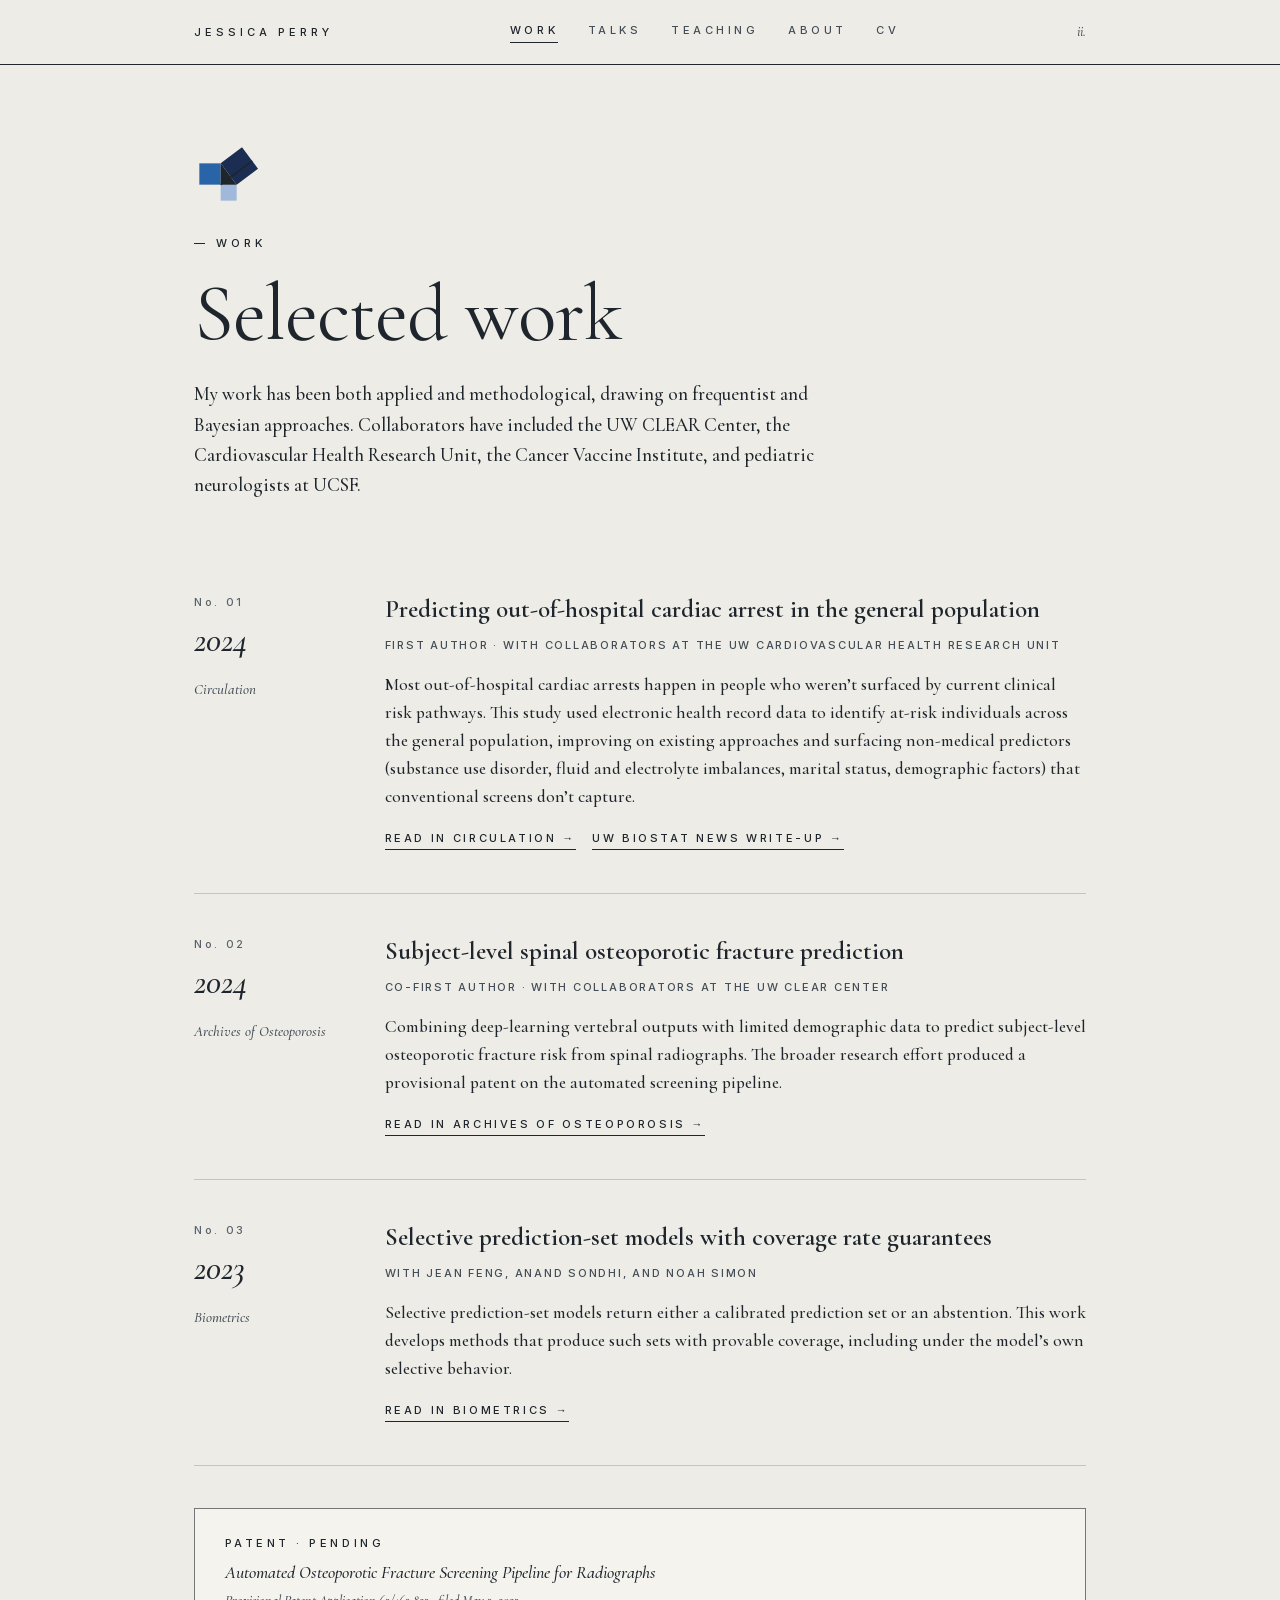
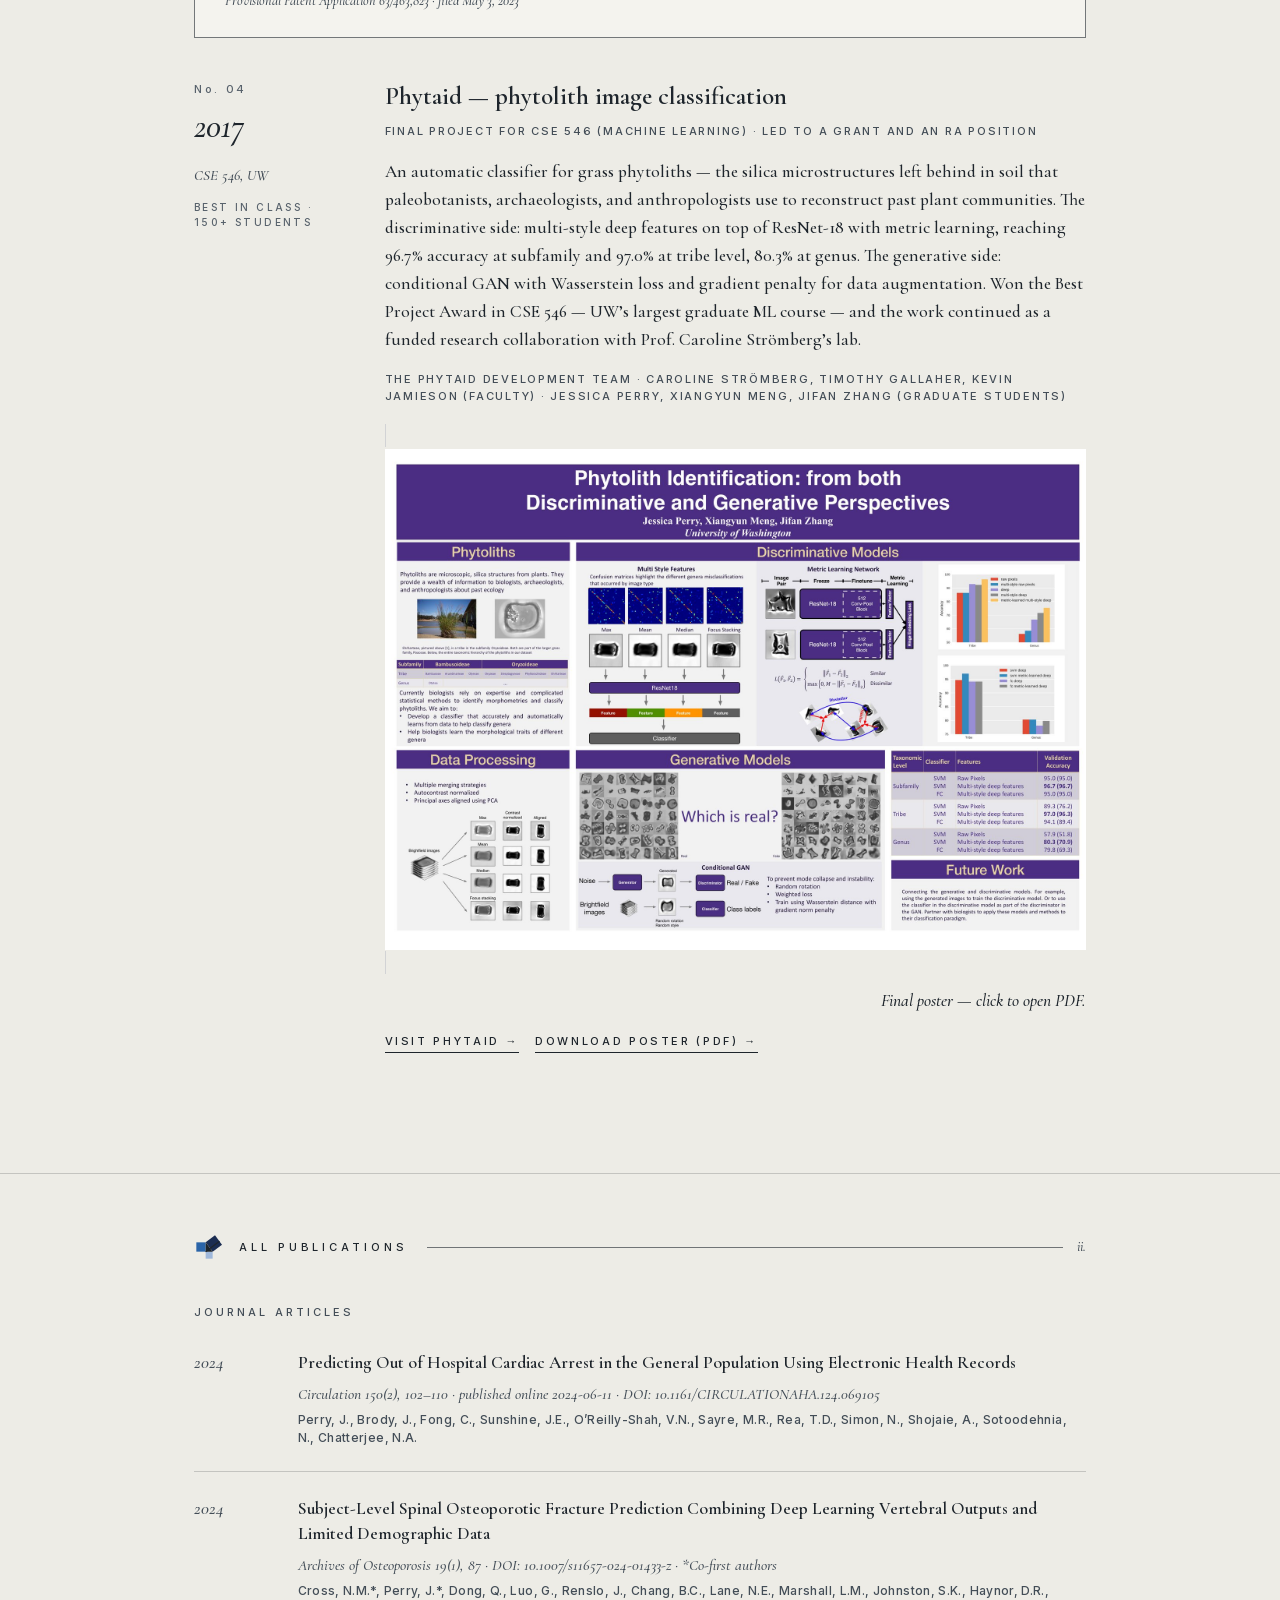
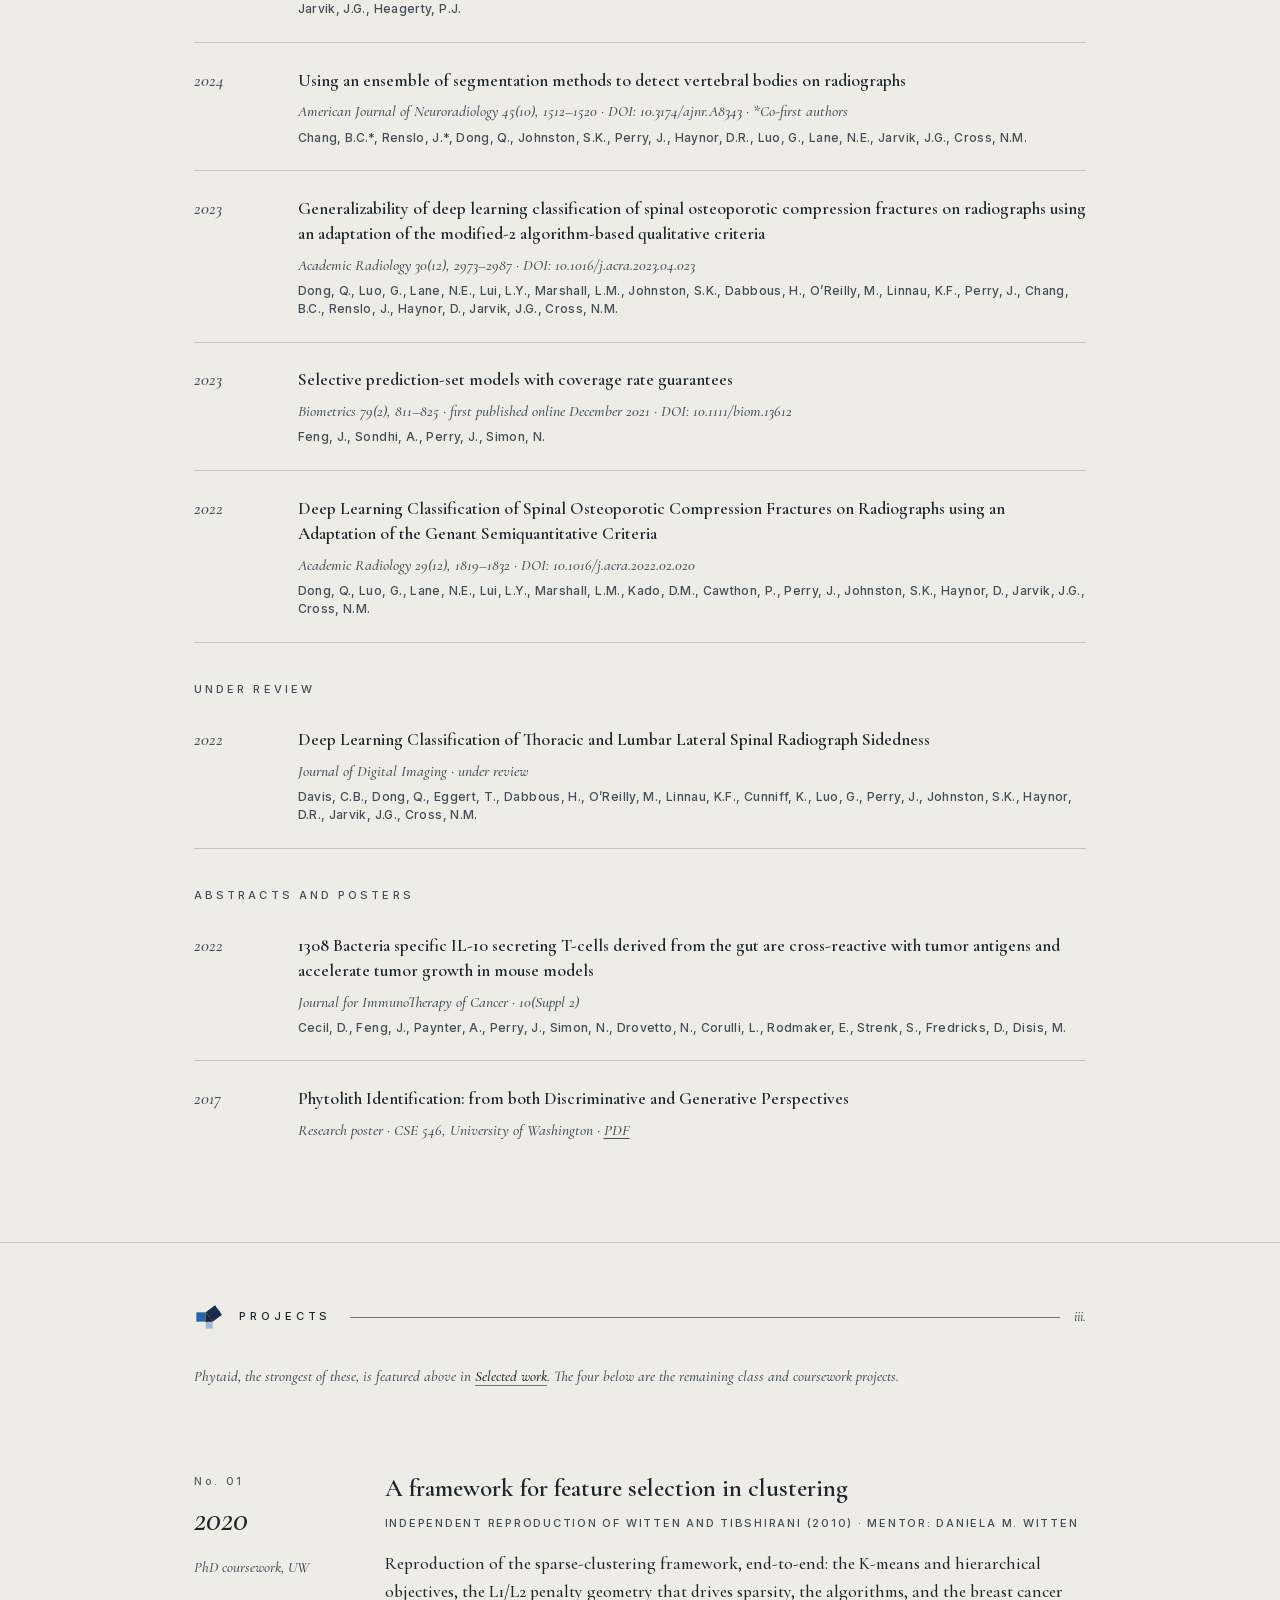
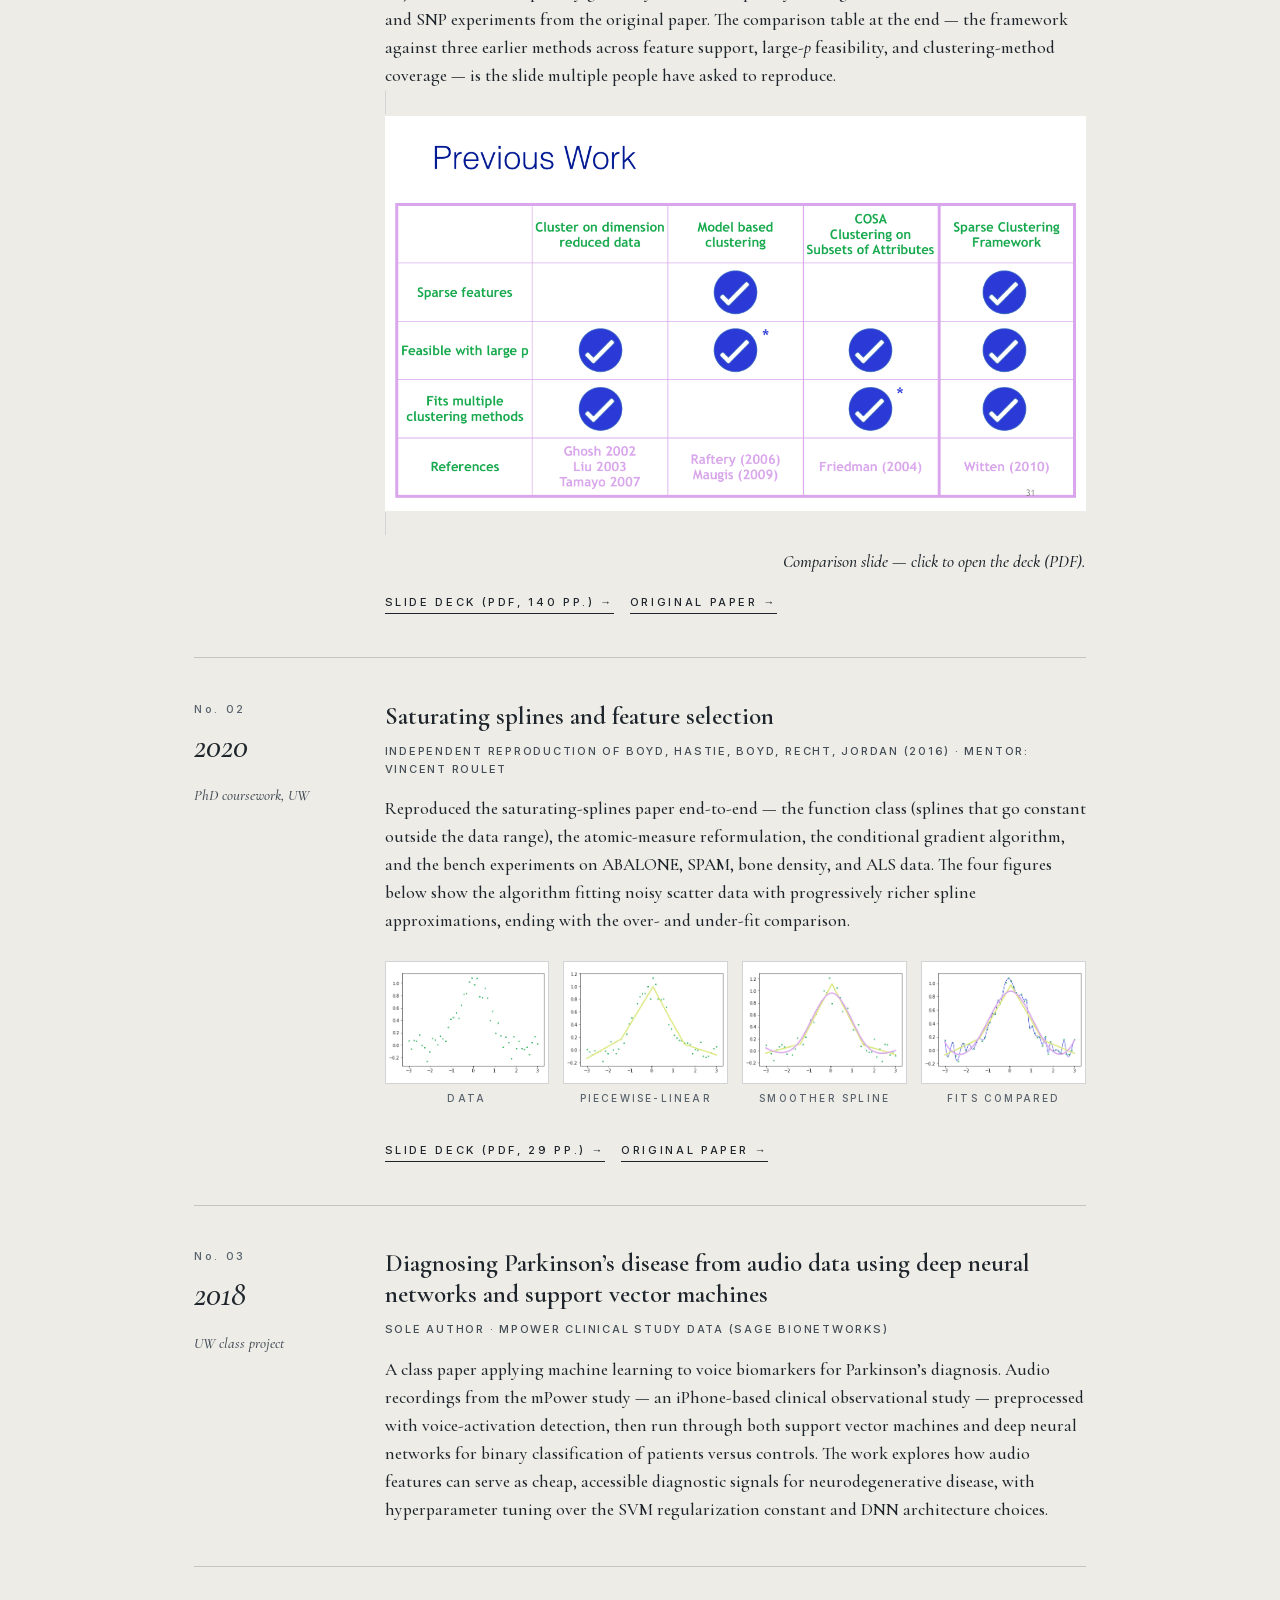
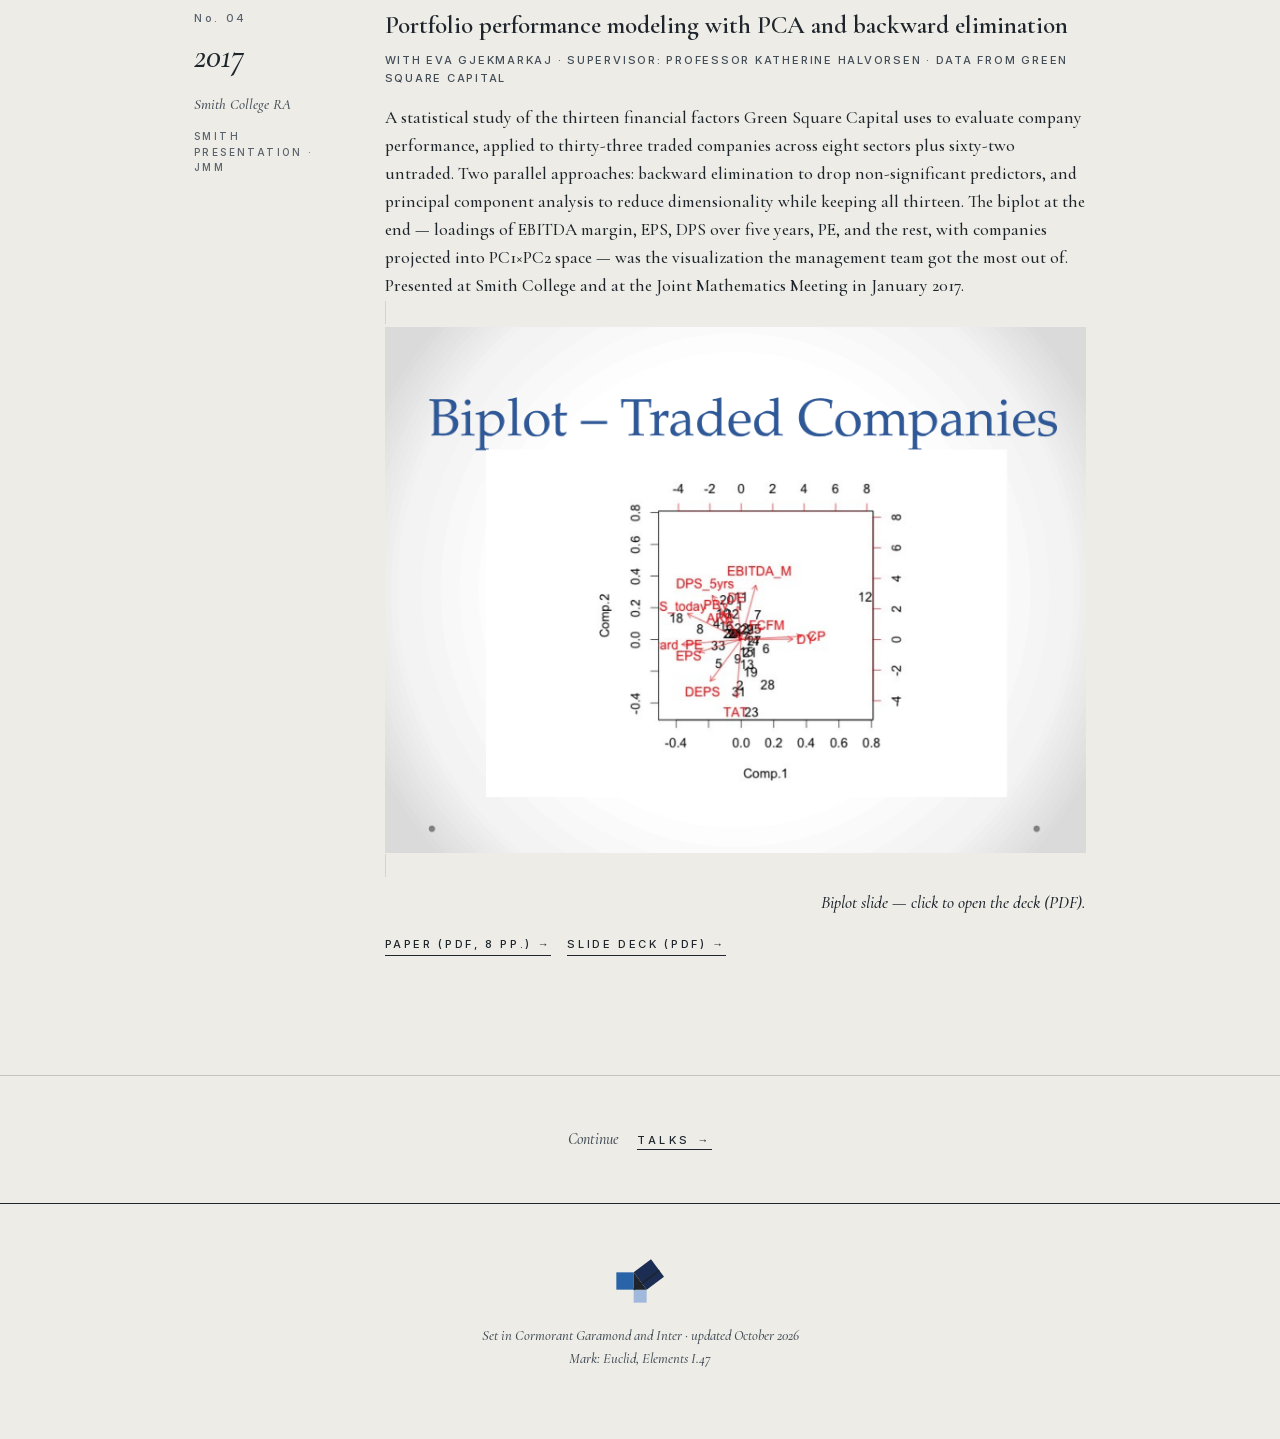
==== commit ee4f67bb: "Fix image proportions; revise Work introduction and Circulation summary Images kept their full intri" ====
--- a/work.html
+++ b/work.html
@@ -43,7 +43,7 @@
       <span class="ornament ornament-head" aria-hidden="true"><svg viewBox="0 0 13 12" xmlns="http://www.w3.org/2000/svg"><polygon class="f1" points="5,4 8,8 12,5 9,1"/><polygon class="f3" points="5,8 5,4 1,4 1,8"/><polygon class="f2" points="5,8 8,8 8,11 5,11"/><polygon class="f4" points="5,8 5,4 8,8"/><path class="s4" d="M5 8L10.92 3.56" fill="none"/></svg></span>
       <p class="kicker">&mdash; Work</p>
       <h1>Selected work</h1>
-      <p class="page-lede">Most of my published work is applied: prediction problems in medicine, done with clinicians at the University of Washington. My doctoral research is methodological, on finding direct relationships among many variables. Collaborators have included the UW CLEAR Center, the Cardiovascular Health Research Unit, the Cancer Vaccine Institute, and pediatric neurologists at UCSF.</p>
+      <p class="page-lede">My work has been both applied and methodological, drawing on frequentist and Bayesian approaches. Collaborators have included the UW CLEAR Center, the Cardiovascular Health Research Unit, the Cancer Vaccine Institute, and pediatric neurologists at UCSF.</p>
     </div>
   </section>
 
@@ -59,7 +59,7 @@
         <div class="work-body">
           <h3>Predicting out-of-hospital cardiac arrest in the general population</h3>
           <p class="role">First author &middot; with collaborators at the UW Cardiovascular Health Research Unit</p>
-          <p>Most out-of-hospital cardiac arrests happen in people who weren&rsquo;t surfaced by current clinical risk pathways. I led a study using electronic health record data to identify at-risk individuals across the general population, improving on existing approaches and surfacing non-medical predictors (substance use disorder, fluid and electrolyte imbalances, marital status, demographic factors) that conventional screens don&rsquo;t capture.</p>
+          <p>Most out-of-hospital cardiac arrests happen in people who weren&rsquo;t surfaced by current clinical risk pathways. This study used electronic health record data to identify at-risk individuals across the general population, improving on existing approaches and surfacing non-medical predictors (substance use disorder, fluid and electrolyte imbalances, marital status, demographic factors) that conventional screens don&rsquo;t capture.</p>
           <a class="link" href="https://doi.org/10.1161/CIRCULATIONAHA.124.069105" rel="noopener">Read in Circulation &rarr;</a>
           &nbsp;&nbsp;
           <a class="link" href="https://www.biostat.washington.edu/news/stories/new-models-improve-cardiac-risk-prediction-and-reveal-non-medical-risk-factors" rel="noopener">UW Biostat news write-up &rarr;</a>
--- a/styles.css
+++ b/styles.css
@@ -51,7 +51,7 @@
 a{color:inherit;text-decoration:none;}
 a.in-prose{text-decoration:underline;text-underline-offset:3px;text-decoration-thickness:0.5px;}
 a.in-prose:hover{color:var(--witch);}
-img{max-width:100%;display:block;}
+img{max-width:100%;height:auto;display:block;}
 .skip{position:absolute;left:-10000px;top:0;}
 .skip:focus{left:1rem;top:1rem;background:var(--ink);color:var(--bg);padding:0.5rem 1rem;z-index:100;font-family:var(--sans);font-size:12px;}
 .container{max-width:960px;margin:0 auto;padding:0 2rem;}
@@ -202,7 +202,7 @@
 /* PROJECT visuals — hero image + matplotlib figure strip */
 .project-hero{margin:1.5rem 0;background:#fff;border:0.5px solid var(--hairline);}
 .project-hero a{display:block;}
-.project-hero img{width:100%;display:block;}
+.project-hero img{width:100%;height:auto;display:block;}
 .project-hero-caption{font-family:var(--serif);font-style:italic;font-size:14px;color:var(--mid);margin-top:0.6rem;text-align:right;}
 .figure-strip{display:grid;grid-template-columns:repeat(4,1fr);gap:0.85rem;margin:1.5rem 0 1rem;}
 .figure-strip .fig{display:flex;flex-direction:column;gap:0.4rem;}
